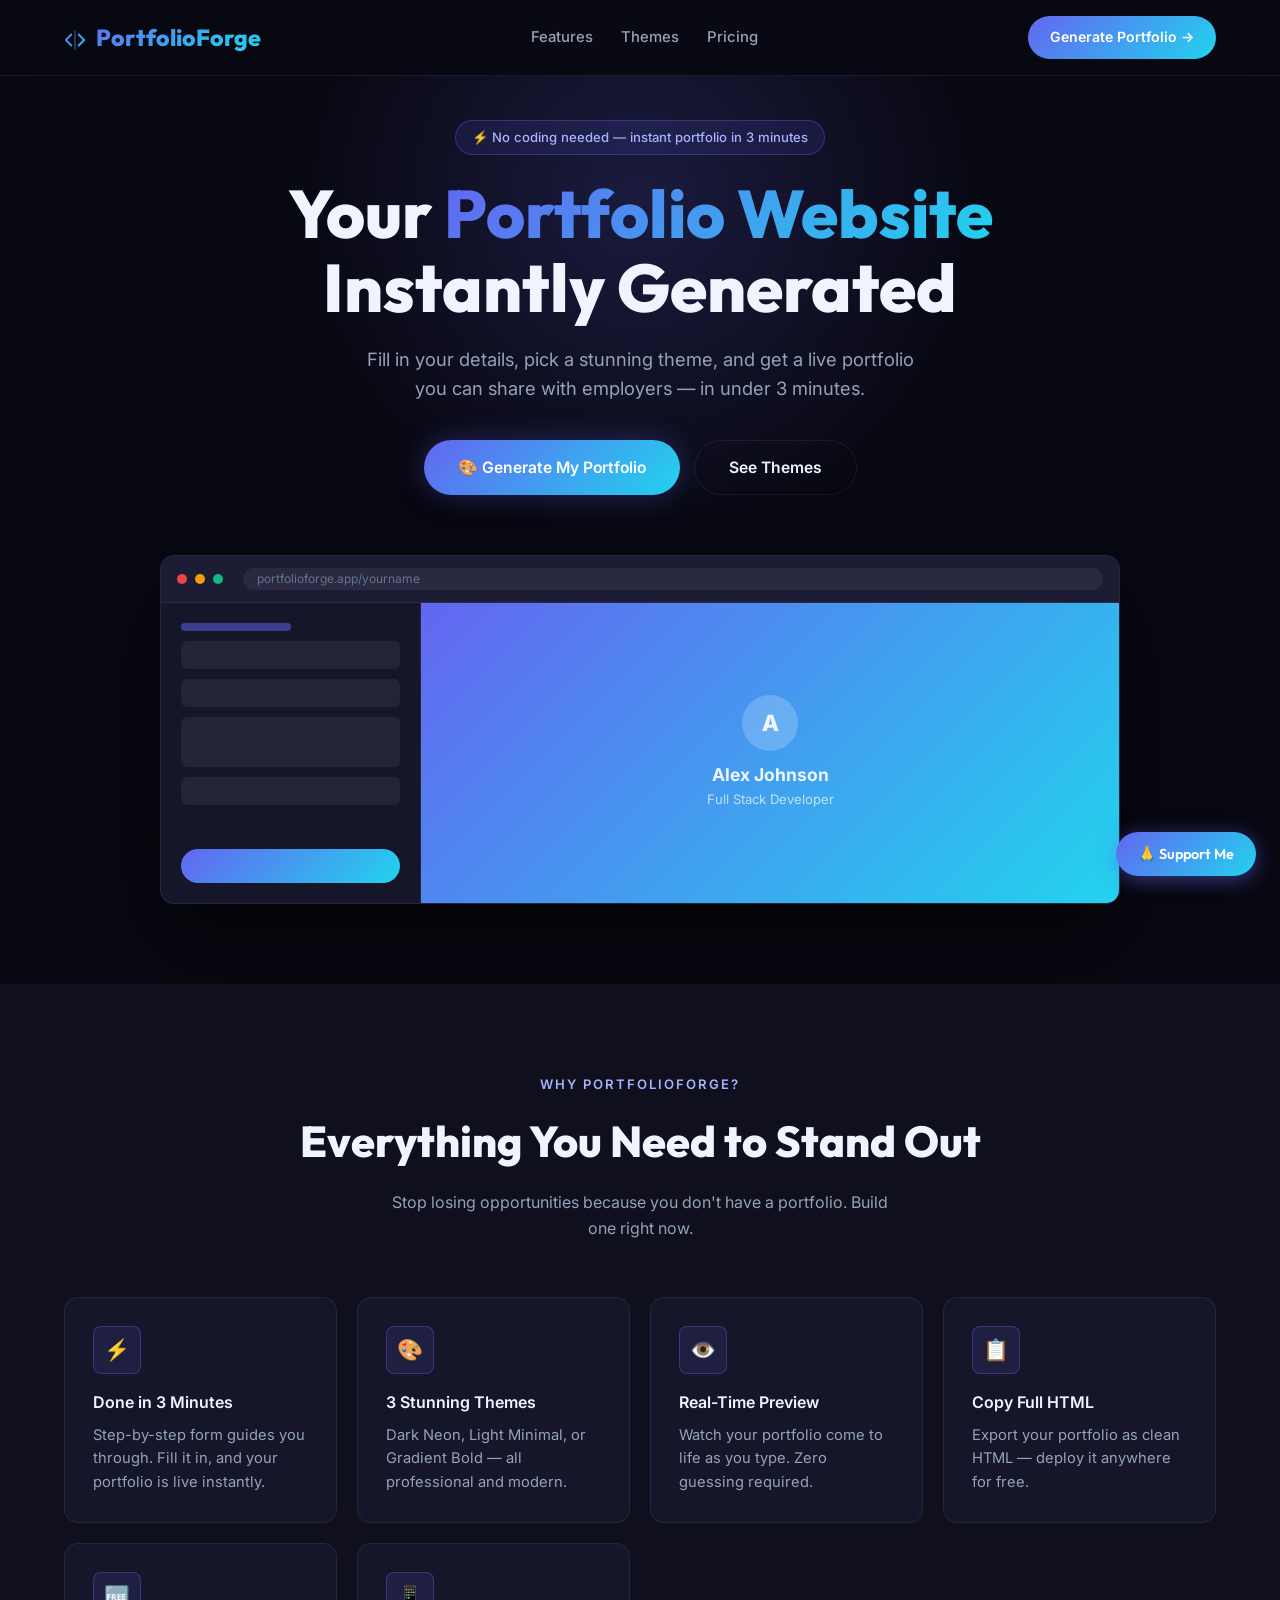
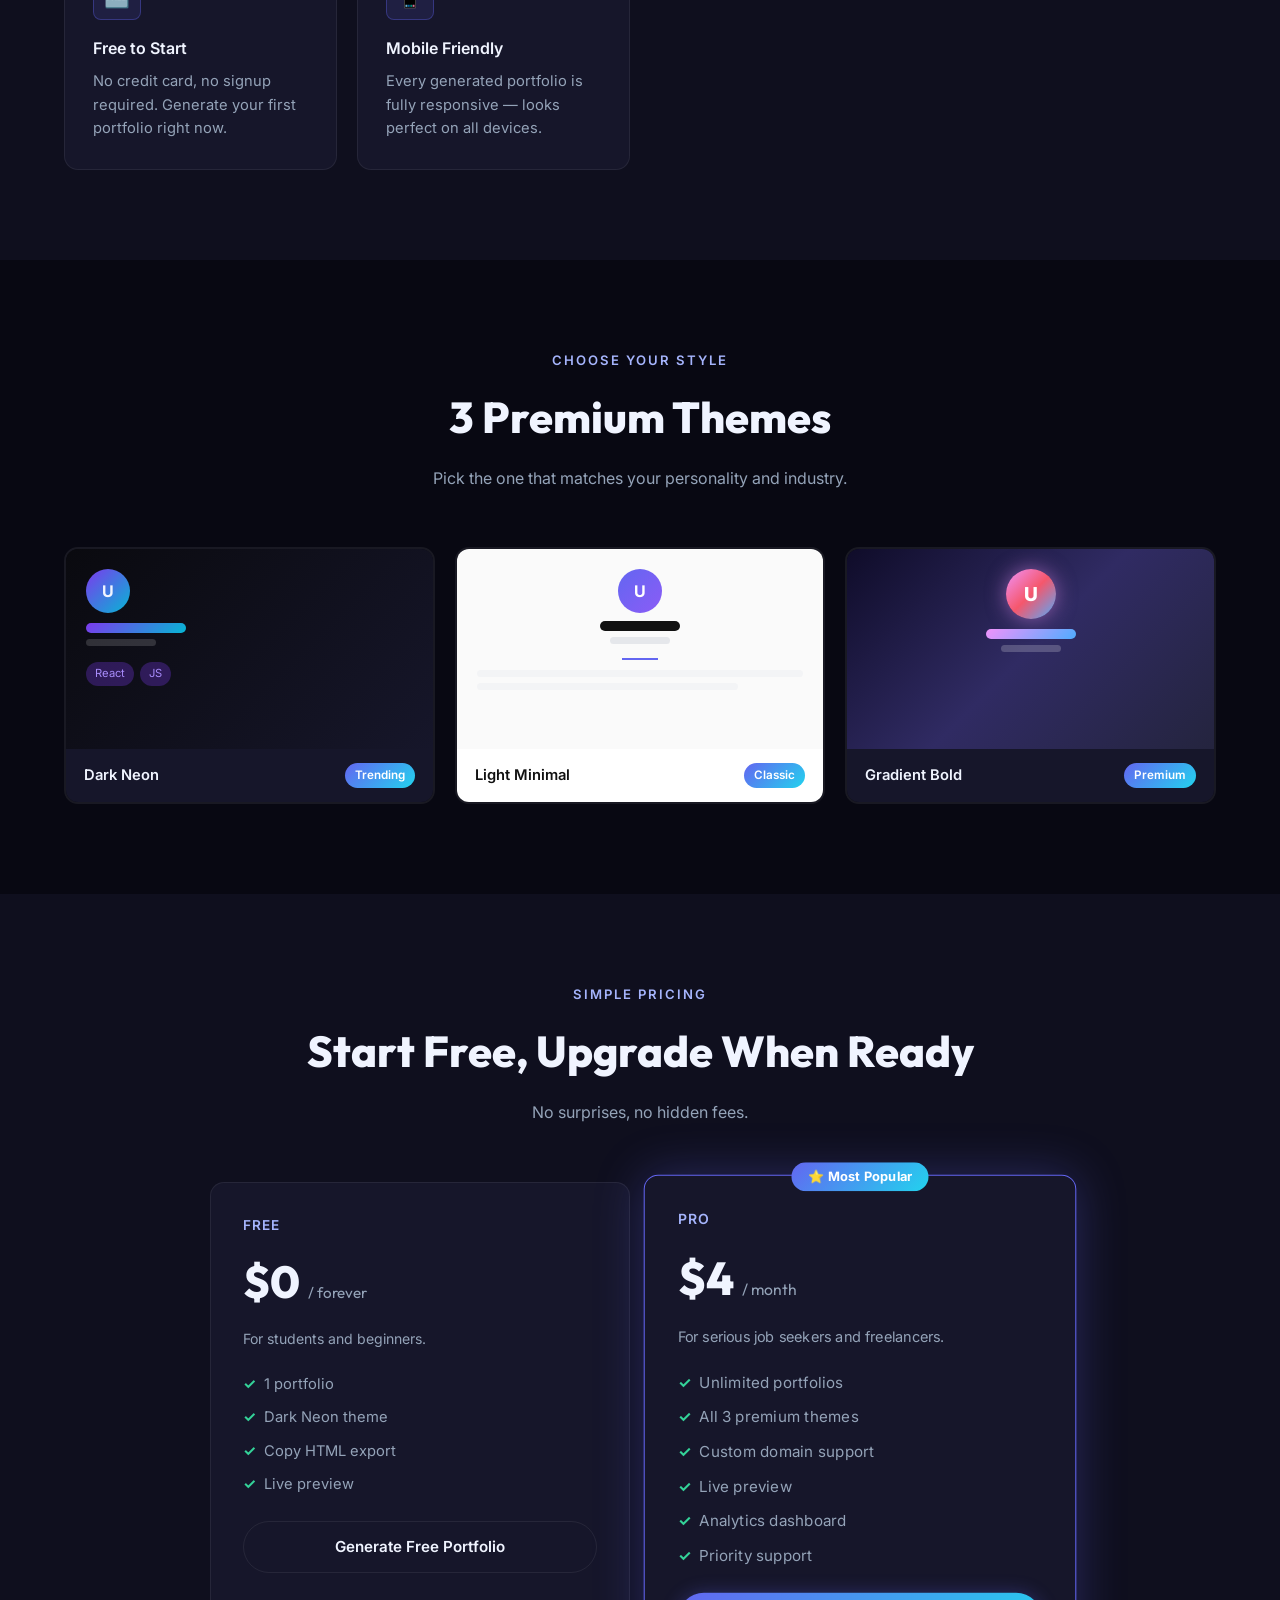
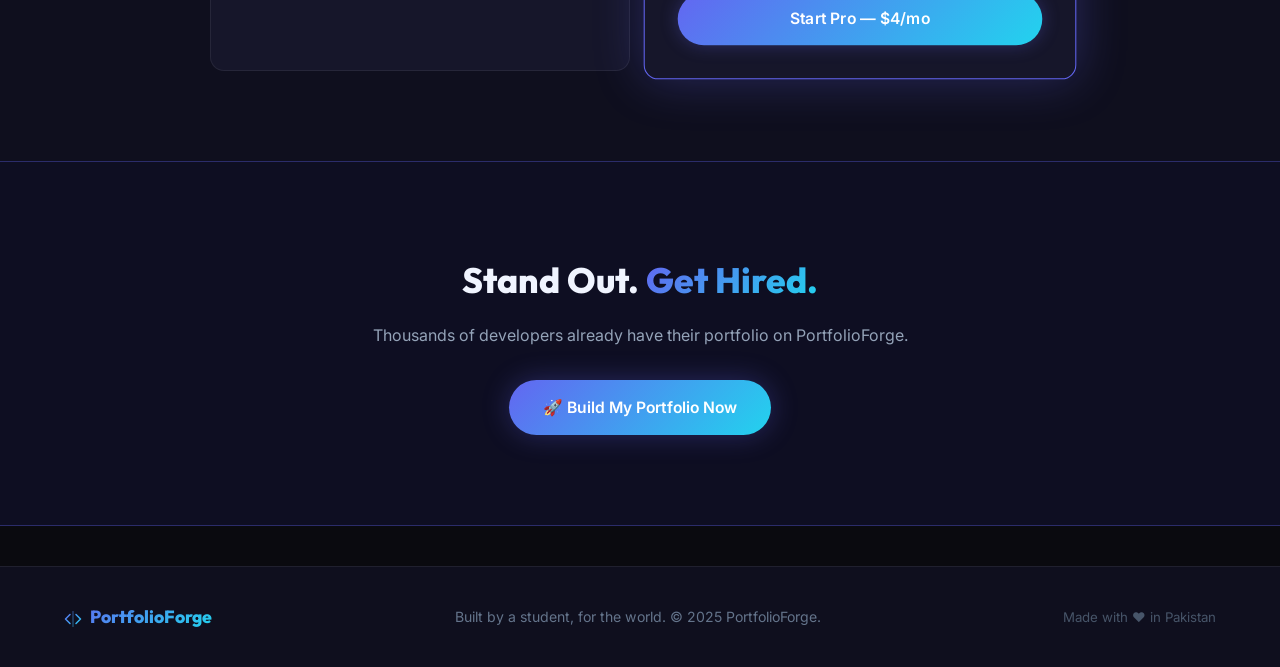
==== index.html @ 905f12dc "Initial commit for Portfolio-Generator" ====
<!DOCTYPE html>
<html lang="en">
<head>
  <meta charset="UTF-8"/>
  <meta name="viewport" content="width=device-width, initial-scale=1.0"/>

  <!-- ═══ PRIMARY SEO ═══════════════════════════════════════════ -->
  <title>Free Portfolio Generator & Website Builder | Create Portfolio Online — PortfolioForge</title>
  <meta name="description" content="Generate a stunning developer portfolio website in under 3 minutes. PortfolioForge lets you fill a form, pick a theme, and get a live portfolio — no coding needed. Free portfolio maker for students and developers."/>
  <meta name="keywords" content="free portfolio generator, portfolio website builder, create portfolio online, developer portfolio, student portfolio website, portfolio maker free, online portfolio creator, portfolio builder no code, free portfolio website, generate portfolio, web developer portfolio, programmer portfolio, coding portfolio maker"/>
  <meta name="author" content="PortfolioForge"/>
  <meta name="robots" content="index, follow, max-snippet:-1, max-image-preview:large, max-video-preview:-1"/>
  <link rel="canonical" href="https://portfolioforge.vercel.app/"/>

  <!-- ═══ OPEN GRAPH ══════════════════════════════════════════ -->
  <meta property="og:type" content="website"/>
  <meta property="og:url" content="https://portfolioforge.vercel.app/"/>
  <meta property="og:title" content="Free Portfolio Generator — Create Your Developer Portfolio in 3 Minutes"/>
  <meta property="og:description" content="No coding needed. Fill a form, pick a stunning theme, and get a live portfolio website you can share with employers instantly."/>
  <meta property="og:site_name" content="PortfolioForge"/>
  <meta property="og:locale" content="en_US"/>

  <!-- ═══ TWITTER CARD ══════════════════════════════════════════ -->
  <meta name="twitter:card" content="summary_large_image"/>
  <meta name="twitter:title" content="Free Portfolio Generator — PortfolioForge"/>
  <meta name="twitter:description" content="Create a stunning developer portfolio in 3 minutes. Free themes, live preview, export HTML. No coding needed!"/>

  <!-- ═══ GOOGLE ADSENSE VERIFICATION ══════════════════════════ -->
  <meta name="google-adsense-account" content="ca-pub-2379961769417548">

  <!-- ═══ SCHEMA.ORG — WEB APPLICATION ══════════════════════════ -->
  <script type="application/ld+json">
  {
    "@context": "https://schema.org",
    "@type": "WebApplication",
    "name": "PortfolioForge - Free Portfolio Generator",
    "url": "https://portfolioforge.vercel.app/",
    "description": "Free online portfolio generator for developers and students. Fill a form, pick a theme, and get a live portfolio website instantly. No coding required.",
    "applicationCategory": "DeveloperApplication",
    "operatingSystem": "Web Browser",
    "offers": {
      "@type": "Offer",
      "price": "0",
      "priceCurrency": "USD",
      "availability": "https://schema.org/InStock"
    },
    "featureList": [
      "3 premium portfolio themes",
      "Real-time live preview",
      "Export full HTML code",
      "No coding required",
      "No sign up needed",
      "Mobile responsive output",
      "Free for all developers"
    ],
    "aggregateRating": {
      "@type": "AggregateRating",
      "ratingValue": "4.9",
      "ratingCount": "85"
    }
  }
  </script>

  <!-- ═══ SCHEMA.ORG — FAQ (Rich snippets in Google) ════════════ -->
  <script type="application/ld+json">
  {
    "@context": "https://schema.org",
    "@type": "FAQPage",
    "mainEntity": [
      {
        "@type": "Question",
        "name": "Is PortfolioForge completely free?",
        "acceptedAnswer": {
          "@type": "Answer",
          "text": "Yes! PortfolioForge is 100% free. No credit card or sign up required. Just fill in your details and generate your portfolio instantly."
        }
      },
      {
        "@type": "Question",
        "name": "Do I need coding skills to use PortfolioForge?",
        "acceptedAnswer": {
          "@type": "Answer",
          "text": "No coding skills needed at all. Simply fill in the form with your name, bio, skills, and projects — PortfolioForge generates the complete HTML portfolio for you."
        }
      },
      {
        "@type": "Question",
        "name": "How do I publish my portfolio online?",
        "acceptedAnswer": {
          "@type": "Answer",
          "text": "After generating your portfolio, click Copy HTML, paste it into a file called index.html, and upload it to GitHub Pages or Netlify for a free live link."
        }
      },
      {
        "@type": "Question",
        "name": "How many portfolio themes are available?",
        "acceptedAnswer": {
          "@type": "Answer",
          "text": "PortfolioForge offers 3 premium themes: Dark Neon, Light Minimal, and Gradient Bold — all professional, modern, and fully mobile responsive."
        }
      }
    ]
  }
  </script>

  <link rel="stylesheet" href="css/style.css"/>
  <!-- Google AdSense -->
  <script async src="https://pagead2.googlesyndication.com/pagead/js/adsbygoogle.js?client=ca-pub-2379961769417548" crossorigin="anonymous"></script>
</head>
<body>

<!-- NAVBAR -->
<nav class="navbar">
  <a href="index.html" class="logo">
    <svg width="22" height="22" viewBox="0 0 24 24" fill="none" xmlns="http://www.w3.org/2000/svg" style="vertical-align:middle;margin-right:6px;">
      <polyline points="16 18 22 12 16 6" stroke="url(#pg1)" stroke-width="2" stroke-linecap="round" stroke-linejoin="round"/>
      <polyline points="8 6 2 12 8 18" stroke="url(#pg1)" stroke-width="2" stroke-linecap="round" stroke-linejoin="round"/>
      <line x1="12" y1="2" x2="12" y2="22" stroke="url(#pg1)" stroke-width="1.5" stroke-linecap="round" opacity="0.5"/>
      <defs>
        <linearGradient id="pg1" x1="0" y1="0" x2="24" y2="24" gradientUnits="userSpaceOnUse">
          <stop stop-color="#6366f1"/>
          <stop offset="1" stop-color="#22d3ee"/>
        </linearGradient>
      </defs>
    </svg>
    PortfolioForge
  </a>
  <ul class="nav-links">
    <li><a href="#features">Features</a></li>
    <li><a href="#themes">Themes</a></li>
    <li><a href="#pricing">Pricing</a></li>
  </ul>
  <a href="generator.html" class="nav-cta">Generate Portfolio →</a>
</nav>

<!-- HERO -->
<section class="hero">
  <div class="anim">
    <div class="badge">⚡ No coding needed — instant portfolio in 3 minutes</div>
    <h1>Your <span>Portfolio Website</span><br/>Instantly Generated</h1>
    <p>Fill in your details, pick a stunning theme, and get a live portfolio you can share with employers — in under 3 minutes.</p>
    <div class="btns">
      <a href="generator.html" class="btn-p" id="hero-cta">🎨 Generate My Portfolio</a>
      <a href="#themes" class="btn-s">See Themes</a>
    </div>
  </div>

  <!-- Mockup -->
  <div class="demo-wrap anim" style="animation-delay:0.2s">
    <div class="mockup">
      <div class="mockup-bar">
        <div class="dot" style="background:#ef4444;"></div>
        <div class="dot" style="background:#f59e0b;"></div>
        <div class="dot" style="background:#10b981;"></div>
        <div style="flex:1;margin-left:12px;background:rgba(255,255,255,0.06);border-radius:50px;height:22px;display:flex;align-items:center;padding:0 14px;">
          <span style="font-size:0.75rem;color:#64748b;">portfolioforge.app/yourname</span>
        </div>
      </div>
      <div class="mockup-inner">
        <div class="mockup-form">
          <div class="mf-bar accent"></div>
          <div class="mf-bar" style="height:28px;border-radius:6px;"></div>
          <div class="mf-bar" style="height:28px;border-radius:6px;"></div>
          <div class="mf-bar" style="height:50px;border-radius:6px;"></div>
          <div class="mf-bar" style="height:28px;border-radius:6px;"></div>
          <div class="mf-bar" style="height:34px;border-radius:50px;background:linear-gradient(135deg,#6366f1,#22d3ee);opacity:1;margin-top:auto;"></div>
        </div>
        <div class="mockup-preview">
          <div style="text-align:center;color:rgba(255,255,255,0.9);">
            <div style="width:56px;height:56px;background:rgba(255,255,255,0.2);border-radius:50%;margin:0 auto 10px;display:flex;align-items:center;justify-content:center;font-size:1.4rem;font-weight:800;">A</div>
            <div style="font-weight:700;font-size:1.1rem;">Alex Johnson</div>
            <div style="opacity:0.75;font-size:0.82rem;">Full Stack Developer</div>
          </div>
        </div>
      </div>
    </div>
  </div>
</section>

<!-- FEATURES -->
<section class="features" id="features">
  <p class="slabel">Why PortfolioForge?</p>
  <h2 class="stitle">Everything You Need to Stand Out</h2>
  <p class="ssub">Stop losing opportunities because you don't have a portfolio. Build one right now.</p>
  <div class="feat-grid">
    <div class="feat-card anim">
      <div class="ficon">⚡</div>
      <h3>Done in 3 Minutes</h3>
      <p>Step-by-step form guides you through. Fill it in, and your portfolio is live instantly.</p>
    </div>
    <div class="feat-card anim" style="animation-delay:0.1s">
      <div class="ficon">🎨</div>
      <h3>3 Stunning Themes</h3>
      <p>Dark Neon, Light Minimal, or Gradient Bold — all professional and modern.</p>
    </div>
    <div class="feat-card anim" style="animation-delay:0.2s">
      <div class="ficon">👁️</div>
      <h3>Real-Time Preview</h3>
      <p>Watch your portfolio come to life as you type. Zero guessing required.</p>
    </div>
    <div class="feat-card anim" style="animation-delay:0.3s">
      <div class="ficon">📋</div>
      <h3>Copy Full HTML</h3>
      <p>Export your portfolio as clean HTML — deploy it anywhere for free.</p>
    </div>
    <div class="feat-card anim" style="animation-delay:0.4s">
      <div class="ficon">🆓</div>
      <h3>Free to Start</h3>
      <p>No credit card, no signup required. Generate your first portfolio right now.</p>
    </div>
    <div class="feat-card anim" style="animation-delay:0.5s">
      <div class="ficon">📱</div>
      <h3>Mobile Friendly</h3>
      <p>Every generated portfolio is fully responsive — looks perfect on all devices.</p>
    </div>
  </div>
</section>

<!-- THEMES -->
<section id="themes">
  <p class="slabel">Choose Your Style</p>
  <h2 class="stitle">3 Premium Themes</h2>
  <p class="ssub">Pick the one that matches your personality and industry.</p>
  <div class="themes-grid">

    <div class="theme-card" onclick="window.location='generator.html?theme=dark'">
      <div class="theme-thumb" style="background:linear-gradient(135deg,#0a0a0f,#16162a);">
        <div style="padding:20px;color:#f0f4ff;">
          <div style="width:44px;height:44px;border-radius:50%;background:linear-gradient(135deg,#7c3aed,#06b6d4);margin-bottom:10px;display:flex;align-items:center;justify-content:center;font-weight:700;font-size:1rem;">U</div>
          <div style="height:10px;background:linear-gradient(135deg,#7c3aed,#06b6d4);border-radius:5px;width:100px;margin-bottom:6px;"></div>
          <div style="height:7px;background:rgba(255,255,255,0.15);border-radius:4px;width:70px;margin-bottom:16px;"></div>
          <div style="display:flex;gap:6px;flex-wrap:wrap;">
            <span style="background:rgba(124,58,237,0.3);color:#a78bfa;padding:3px 9px;border-radius:50px;font-size:0.7rem;">React</span>
            <span style="background:rgba(124,58,237,0.3);color:#a78bfa;padding:3px 9px;border-radius:50px;font-size:0.7rem;">JS</span>
          </div>
        </div>
      </div>
      <div class="theme-label">Dark Neon <span class="tbadge">Trending</span></div>
    </div>

    <div class="theme-card" onclick="window.location='generator.html?theme=light'">
      <div class="theme-thumb" style="background:#fafafa;">
        <div style="padding:20px;color:#111;">
          <div style="width:44px;height:44px;border-radius:50%;background:linear-gradient(135deg,#6366f1,#8b5cf6);margin:0 auto 8px;display:flex;align-items:center;justify-content:center;font-weight:700;color:#fff;font-size:1rem;">U</div>
          <div style="height:10px;background:#111;border-radius:5px;width:80px;margin:0 auto 6px;"></div>
          <div style="height:7px;background:#e5e7eb;border-radius:4px;width:60px;margin:0 auto 14px;"></div>
          <div style="height:2px;background:#6366f1;width:36px;margin:0 auto 10px;"></div>
          <div style="height:7px;background:#f3f4f6;border-radius:4px;width:100%;margin-bottom:6px;"></div>
          <div style="height:7px;background:#f3f4f6;border-radius:4px;width:80%;"></div>
        </div>
      </div>
      <div class="theme-label" style="color:#111;background:#fff;">Light Minimal <span class="tbadge">Classic</span></div>
    </div>

    <div class="theme-card" onclick="window.location='generator.html?theme=gradient'">
      <div class="theme-thumb" style="background:linear-gradient(135deg,#0f0c29,#302b63,#24243e);">
        <div style="padding:20px;text-align:center;color:#fff;">
          <div style="width:50px;height:50px;border-radius:50%;background:linear-gradient(135deg,#f093fb,#f5576c,#4facfe);margin:0 auto 10px;display:flex;align-items:center;justify-content:center;font-weight:800;font-size:1.2rem;box-shadow:0 0 20px rgba(240,147,251,0.5);">U</div>
          <div style="height:10px;background:linear-gradient(135deg,#f093fb,#4facfe);border-radius:5px;width:90px;margin:0 auto 6px;"></div>
          <div style="height:7px;background:rgba(255,255,255,0.2);border-radius:4px;width:60px;margin:0 auto;"></div>
        </div>
      </div>
      <div class="theme-label">Gradient Bold <span class="tbadge">Premium</span></div>
    </div>

  </div>
</section>

<!-- PRICING -->
<section class="pricing" id="pricing">
  <p class="slabel">Simple Pricing</p>
  <h2 class="stitle">Start Free, Upgrade When Ready</h2>
  <p class="ssub">No surprises, no hidden fees.</p>
  <div class="p-grid">

    <div class="p-card">
      <div class="pname">Free</div>
      <div class="pprice">$0 <span>/ forever</span></div>
      <div class="pdesc">For students and beginners.</div>
      <ul class="plist">
        <li>1 portfolio</li>
        <li>Dark Neon theme</li>
        <li>Copy HTML export</li>
        <li>Live preview</li>
      </ul>
      <a href="generator.html" class="pbtn out" id="free-btn">Generate Free Portfolio</a>
    </div>

    <div class="p-card pop">
      <div class="pop-badge">⭐ Most Popular</div>
      <div class="pname">Pro</div>
      <div class="pprice">$4 <span>/ month</span></div>
      <div class="pdesc">For serious job seekers and freelancers.</div>
      <ul class="plist">
        <li>Unlimited portfolios</li>
        <li>All 3 premium themes</li>
        <li>Custom domain support</li>
        <li>Live preview</li>
        <li>Analytics dashboard</li>
        <li>Priority support</li>
      </ul>
      <a href="generator.html" class="pbtn fill" id="pro-btn">Start Pro — $4/mo</a>
    </div>

  </div>
</section>

<!-- CTA -->
<section class="cta-sec">
  <h2>Stand Out. <span style="background:linear-gradient(135deg,#6366f1,#22d3ee);-webkit-background-clip:text;-webkit-text-fill-color:transparent;">Get Hired.</span></h2>
  <p>Thousands of developers already have their portfolio on PortfolioForge.</p>
  <a href="generator.html" class="btn-p" id="bottom-cta">🚀 Build My Portfolio Now</a>
</section>

<!-- GOOGLE AD BANNER -->
<div style="text-align:center;padding:20px 0;background:#0a0a0f;">
  <ins class="adsbygoogle"
    style="display:block"
    data-ad-client="ca-pub-2379961769417548"
    data-ad-slot="XXXXXXXXXX"
    data-ad-format="auto"
    data-full-width-responsive="true"></ins>
  <script>(adsbygoogle = window.adsbygoogle || []).push({});</script>
</div>

<!-- FOOTER -->
<footer>
  <span class="logo">
    <svg width="18" height="18" viewBox="0 0 24 24" fill="none" xmlns="http://www.w3.org/2000/svg" style="vertical-align:middle;margin-right:5px;">
      <polyline points="16 18 22 12 16 6" stroke="url(#pgfooter)" stroke-width="2" stroke-linecap="round" stroke-linejoin="round"/>
      <polyline points="8 6 2 12 8 18" stroke="url(#pgfooter)" stroke-width="2" stroke-linecap="round" stroke-linejoin="round"/>
      <line x1="12" y1="2" x2="12" y2="22" stroke="url(#pgfooter)" stroke-width="1.5" stroke-linecap="round" opacity="0.5"/>
      <defs>
        <linearGradient id="pgfooter" x1="0" y1="0" x2="24" y2="24" gradientUnits="userSpaceOnUse">
          <stop stop-color="#6366f1"/>
          <stop offset="1" stop-color="#22d3ee"/>
        </linearGradient>
      </defs>
    </svg>
    PortfolioForge
  </span>
  <p>Built by a student, for the world. © 2025 PortfolioForge.</p>
  <p style="color:#475569;font-size:0.83rem;">Made with ❤️ in Pakistan</p>
</footer>

<!-- SUPPORT MODAL OVERLAY -->
<div id="support-overlay" onclick="closeSupportModal()" style="display:none;position:fixed;inset:0;background:rgba(0,0,0,0.7);z-index:9998;backdrop-filter:blur(4px);"></div>

<!-- SUPPORT MODAL -->
<div id="support-modal" style="display:none;position:fixed;bottom:90px;right:24px;z-index:9999;background:#0d0d1a;border:1px solid rgba(99,102,241,0.4);border-radius:20px;padding:28px;width:300px;box-shadow:0 20px 60px rgba(0,0,0,0.6);">
  <button onclick="closeSupportModal()" style="position:absolute;top:12px;right:14px;background:none;border:none;color:#64748b;font-size:1.3rem;cursor:pointer;line-height:1;">×</button>
  <div style="text-align:center;margin-bottom:20px;">
    <div style="font-size:2rem;margin-bottom:6px;">🙏</div>
    <h3 style="font-family:'Outfit',sans-serif;font-size:1.1rem;font-weight:700;color:#f8fafc;margin-bottom:4px;">Support My Work</h3>
    <p style="font-size:0.8rem;color:#64748b;">No pressure — any amount means a lot!</p>
  </div>

  <!-- JazzCash -->
  <div style="background:#1a1a2e;border:1px solid rgba(255,255,255,0.08);border-radius:12px;padding:16px;margin-bottom:12px;">
    <div style="display:flex;align-items:center;gap:8px;margin-bottom:10px;">
      <span style="font-size:1.2rem;">📱</span>
      <span style="font-weight:700;color:#f8fafc;font-size:0.95rem;">JazzCash</span>
    </div>
    <div style="display:flex;align-items:center;justify-content:space-between;background:#080814;border-radius:8px;padding:10px 14px;">
      <code style="color:#818cf8;font-size:0.95rem;letter-spacing:1px;">03284124964</code>
      <button onclick="copyText('03284124964','jc-copy')" id="jc-copy" style="background:linear-gradient(135deg,#6366f1,#22d3ee);color:#fff;border:none;padding:5px 12px;border-radius:50px;font-size:0.75rem;font-weight:600;cursor:pointer;">Copy</button>
    </div>
  </div>

  <!-- Binance Pay -->
  <div style="background:#1a1a2e;border:1px solid rgba(255,255,255,0.08);border-radius:12px;padding:16px;">
    <div style="display:flex;align-items:center;gap:8px;margin-bottom:10px;">
      <span style="font-size:1.2rem;">₿</span>
      <span style="font-weight:700;color:#f8fafc;font-size:0.95rem;">Binance Pay</span>
    </div>
    <div style="display:flex;align-items:center;justify-content:space-between;background:#080814;border-radius:8px;padding:10px 14px;">
      <code style="color:#f59e0b;font-size:0.95rem;letter-spacing:1px;">742234870</code>
      <button onclick="copyText('742234870','bn-copy')" id="bn-copy" style="background:linear-gradient(135deg,#f59e0b,#f97316);color:#fff;border:none;padding:5px 12px;border-radius:50px;font-size:0.75rem;font-weight:600;cursor:pointer;">Copy</button>
    </div>
  </div>

  <p style="text-align:center;font-size:0.75rem;color:#475569;margin-top:14px;">Made with ❤️ in Pakistan 🇵🇰</p>
</div>

<!-- FLOATING SUPPORT BUTTON -->
<div style="position:fixed;bottom:24px;right:24px;z-index:9999;">
  <button onclick="toggleSupportModal()" style="display:flex;align-items:center;gap:8px;background:linear-gradient(135deg,#6366f1,#22d3ee);color:#fff;border:none;padding:13px 22px;border-radius:50px;font-family:'Outfit',sans-serif;font-weight:600;font-size:0.9rem;box-shadow:0 4px 20px rgba(99,102,241,0.5);cursor:pointer;transition:transform 0.2s;" onmouseover="this.style.transform='scale(1.05)'" onmouseout="this.style.transform='scale(1)'">
    🙏 Support Me
  </button>
</div>

<script>
function toggleSupportModal(){const m=document.getElementById('support-modal'),o=document.getElementById('support-overlay');const open=m.style.display==='none';m.style.display=open?'block':'none';o.style.display=open?'block':'none';}
function closeSupportModal(){document.getElementById('support-modal').style.display='none';document.getElementById('support-overlay').style.display='none';}
function copyText(txt,btnId){navigator.clipboard.writeText(txt);const b=document.getElementById(btnId);const orig=b.textContent;b.textContent='Copied!';b.style.background='#10b981';setTimeout(()=>{b.textContent=orig;b.style.background='';},2000);}
</script>

</body>
</html>
---- css/style.css ----
@import url('https://fonts.googleapis.com/css2?family=Inter:wght@300;400;500;600;700;800&family=Outfit:wght@400;600;700;800&display=swap');

:root {
  --bg: #080812;
  --bg2: #0f0f1e;
  --card: #16162a;
  --card2: #1c1c35;
  --accent: #6366f1;
  --accent2: #22d3ee;
  --accentg: linear-gradient(135deg,#6366f1,#22d3ee);
  --glow: rgba(99,102,241,0.3);
  --glow2: rgba(34,211,238,0.2);
  --text: #f0f4ff;
  --text2: #94a3b8;
  --muted: #64748b;
  --border: rgba(255,255,255,0.07);
  --border2: rgba(99,102,241,0.35);
  --success: #34d399;
  --r: 14px;
  --rs: 8px;
}

*,*::before,*::after{box-sizing:border-box;margin:0;padding:0;}
html{scroll-behavior:smooth;}
body{font-family:'Inter',sans-serif;background:var(--bg);color:var(--text);line-height:1.6;overflow-x:hidden;}

/* NAVBAR */
.navbar{position:fixed;top:0;left:0;width:100%;z-index:999;padding:16px 5%;display:flex;align-items:center;justify-content:space-between;background:rgba(8,8,18,0.88);backdrop-filter:blur(20px);border-bottom:1px solid var(--border);}
.logo{font-family:'Outfit',sans-serif;font-size:1.45rem;font-weight:800;background:var(--accentg);-webkit-background-clip:text;-webkit-text-fill-color:transparent;text-decoration:none;}
.nav-links{display:flex;gap:28px;list-style:none;}
.nav-links a{color:var(--text2);text-decoration:none;font-size:0.93rem;font-weight:500;transition:color 0.2s;}
.nav-links a:hover{color:var(--text);}
.nav-cta{background:var(--accentg);color:#fff;border:none;padding:10px 22px;border-radius:50px;font-weight:600;font-size:0.88rem;cursor:pointer;text-decoration:none;transition:opacity 0.2s,transform 0.2s;}
.nav-cta:hover{opacity:0.88;transform:translateY(-1px);}

/* HERO */
.hero{min-height:100vh;display:flex;flex-direction:column;align-items:center;justify-content:center;text-align:center;padding:120px 5% 80px;position:relative;overflow:hidden;}
.hero::before{content:'';position:absolute;top:-150px;left:50%;transform:translateX(-50%);width:700px;height:700px;background:radial-gradient(circle,rgba(99,102,241,0.2) 0%,transparent 70%);pointer-events:none;}
.badge{display:inline-flex;align-items:center;gap:8px;background:rgba(99,102,241,0.12);border:1px solid var(--border2);padding:6px 16px;border-radius:50px;font-size:0.82rem;font-weight:500;color:#a5b4fc;margin-bottom:22px;}
.hero h1{font-family:'Outfit',sans-serif;font-size:clamp(2.4rem,6vw,4.2rem);font-weight:800;line-height:1.1;margin-bottom:20px;}
.hero h1 span{background:var(--accentg);-webkit-background-clip:text;-webkit-text-fill-color:transparent;}
.hero p{font-size:clamp(1rem,2vw,1.15rem);color:var(--text2);max-width:560px;margin:0 auto 36px;}
.btns{display:flex;gap:14px;flex-wrap:wrap;justify-content:center;}
.btn-p{background:var(--accentg);color:#fff;padding:15px 34px;border-radius:50px;font-size:0.98rem;font-weight:600;text-decoration:none;transition:transform 0.2s,box-shadow 0.2s;box-shadow:0 0 28px var(--glow);border:none;cursor:pointer;display:inline-block;}
.btn-p:hover{transform:translateY(-3px);box-shadow:0 0 48px var(--glow);}
.btn-s{background:transparent;color:var(--text);padding:14px 34px;border-radius:50px;font-size:0.98rem;font-weight:600;text-decoration:none;border:1px solid var(--border);transition:border-color 0.2s,background 0.2s;display:inline-block;}
.btn-s:hover{border-color:var(--accent);background:rgba(99,102,241,0.1);}

/* DEMO MOCKUP */
.demo-wrap{margin-top:60px;width:100%;max-width:960px;position:relative;}
.mockup{background:var(--card);border:1px solid var(--border);border-radius:var(--r);overflow:hidden;box-shadow:0 40px 90px rgba(0,0,0,0.6);}
.mockup-bar{background:var(--card2);padding:12px 16px;border-bottom:1px solid var(--border);display:flex;align-items:center;gap:8px;}
.dot{width:10px;height:10px;border-radius:50%;}
.mockup-inner{display:flex;height:300px;}
.mockup-form{width:260px;border-right:1px solid var(--border);padding:20px;display:flex;flex-direction:column;gap:10px;}
.mf-bar{height:8px;border-radius:4px;background:rgba(255,255,255,0.06);}
.mf-bar.accent{background:rgba(99,102,241,0.5);width:50%;}
.mockup-preview{flex:1;background:linear-gradient(135deg,#6366f1,#22d3ee);display:flex;align-items:center;justify-content:center;}

/* SECTION COMMONS */
section{padding:90px 5%;}
.slabel{text-align:center;color:#a5b4fc;font-size:0.82rem;font-weight:600;text-transform:uppercase;letter-spacing:2px;margin-bottom:12px;}
.stitle{font-family:'Outfit',sans-serif;text-align:center;font-size:clamp(1.7rem,4vw,2.7rem);font-weight:800;margin-bottom:14px;}
.ssub{text-align:center;color:var(--text2);max-width:520px;margin:0 auto 56px;font-size:1rem;}

/* FEATURES */
.features{background:var(--bg2);}
.feat-grid{display:grid;grid-template-columns:repeat(auto-fit,minmax(260px,1fr));gap:20px;}
.feat-card{background:var(--card);border:1px solid var(--border);border-radius:var(--r);padding:28px;transition:transform 0.3s,border-color 0.3s,box-shadow 0.3s;}
.feat-card:hover{transform:translateY(-6px);border-color:var(--border2);box-shadow:0 20px 50px rgba(99,102,241,0.12);}
.ficon{width:48px;height:48px;border-radius:var(--rs);background:rgba(99,102,241,0.12);border:1px solid var(--border2);display:flex;align-items:center;justify-content:center;font-size:1.3rem;margin-bottom:16px;}
.feat-card h3{font-size:1rem;font-weight:600;margin-bottom:8px;}
.feat-card p{color:var(--text2);font-size:0.92rem;}

/* THEMES SHOWCASE */
.themes-grid{display:grid;grid-template-columns:repeat(auto-fit,minmax(260px,1fr));gap:20px;}
.theme-card{border-radius:var(--r);overflow:hidden;border:2px solid var(--border);transition:transform 0.3s,border-color 0.3s;cursor:pointer;}
.theme-card:hover{transform:translateY(-6px);border-color:var(--accent);}
.theme-thumb{height:200px;position:relative;}
.theme-label{padding:14px 18px;background:var(--card);font-weight:600;font-size:0.92rem;display:flex;justify-content:space-between;align-items:center;}
.tbadge{font-size:0.73rem;padding:3px 10px;border-radius:50px;background:var(--accentg);color:#fff;}

/* PRICING */
.pricing{background:var(--bg2);}
.p-grid{display:grid;grid-template-columns:repeat(auto-fit,minmax(260px,1fr));gap:20px;max-width:860px;margin:0 auto;}
.p-card{background:var(--card);border:1px solid var(--border);border-radius:var(--r);padding:32px;position:relative;transition:transform 0.3s;}
.p-card.pop{border-color:var(--accent);transform:scale(1.03);box-shadow:0 0 48px var(--glow);}
.pop-badge{position:absolute;top:-13px;left:50%;transform:translateX(-50%);background:var(--accentg);color:#fff;padding:4px 16px;border-radius:50px;font-size:0.78rem;font-weight:700;}
.p-card:hover{transform:translateY(-4px);}
.p-card.pop:hover{transform:scale(1.03) translateY(-4px);}
.pname{font-size:0.85rem;color:#a5b4fc;font-weight:600;text-transform:uppercase;letter-spacing:1px;margin-bottom:10px;}
.pprice{font-family:'Outfit',sans-serif;font-size:2.8rem;font-weight:800;}
.pprice span{font-size:0.95rem;color:var(--text2);font-weight:400;}
.pdesc{color:var(--text2);font-size:0.88rem;margin:10px 0 22px;}
.plist{list-style:none;display:flex;flex-direction:column;gap:10px;margin-bottom:24px;}
.plist li{display:flex;align-items:center;gap:8px;font-size:0.92rem;color:var(--text2);}
.plist li::before{content:'✓';color:var(--success);font-weight:700;flex-shrink:0;}
.pbtn{width:100%;padding:13px;border-radius:50px;font-size:0.95rem;font-weight:600;cursor:pointer;transition:opacity 0.2s,transform 0.2s;text-align:center;text-decoration:none;display:block;border:none;}
.pbtn.fill{background:var(--accentg);color:#fff;box-shadow:0 0 18px var(--glow);}
.pbtn.out{background:transparent;color:var(--text);border:1px solid var(--border);}
.pbtn:hover{opacity:0.88;transform:translateY(-1px);}

/* CTA */
.cta-sec{text-align:center;background:rgba(99,102,241,0.07);border-top:1px solid var(--border2);border-bottom:1px solid var(--border2);}
.cta-sec h2{font-family:'Outfit',sans-serif;font-size:2.2rem;font-weight:800;margin-bottom:14px;}
.cta-sec p{color:var(--text2);font-size:1rem;margin-bottom:32px;}

/* FOOTER */
footer{background:var(--bg2);border-top:1px solid var(--border);padding:36px 5%;display:flex;align-items:center;justify-content:space-between;flex-wrap:wrap;gap:14px;}
footer .logo{font-family:'Outfit',sans-serif;font-size:1.1rem;font-weight:800;}
footer p{color:var(--muted);font-size:0.88rem;}

/* ── GENERATOR PAGE ── */
.gen-page{display:flex;height:100vh;padding-top:65px;}

/* Form Panel */
.fpanel{width:400px;min-width:320px;background:var(--bg2);border-right:1px solid var(--border);display:flex;flex-direction:column;overflow:hidden;}
.fpanel-head{padding:18px 22px;border-bottom:1px solid var(--border);}
.fpanel-head h2{font-size:1.05rem;font-weight:700;}
.fpanel-head p{color:var(--muted);font-size:0.82rem;margin-top:3px;}
.steps-bar{display:flex;padding:14px 22px;gap:5px;border-bottom:1px solid var(--border);}
.sdot{flex:1;height:4px;border-radius:4px;background:var(--border);transition:background 0.3s;}
.sdot.active{background:var(--accent);}
.sdot.done{background:var(--success);}
.fcontent{flex:1;overflow-y:auto;padding:22px;}
.fcontent::-webkit-scrollbar{width:4px;}
.fcontent::-webkit-scrollbar-thumb{background:var(--border);border-radius:4px;}
.steptitle{font-size:0.98rem;font-weight:700;margin-bottom:3px;}
.stepsub{color:var(--muted);font-size:0.82rem;margin-bottom:20px;}
.fg{margin-bottom:16px;}
.fg label{display:block;font-size:0.82rem;font-weight:500;color:var(--text2);margin-bottom:5px;}
.fg input,.fg textarea,.fg select{width:100%;background:var(--card);border:1px solid var(--border);border-radius:var(--rs);color:var(--text);font-family:'Inter',sans-serif;font-size:0.88rem;padding:9px 13px;transition:border-color 0.2s,box-shadow 0.2s;outline:none;}
.fg input:focus,.fg textarea:focus,.fg select:focus{border-color:var(--accent);box-shadow:0 0 0 3px var(--glow);}
.fg textarea{resize:vertical;min-height:80px;}
.frow{display:grid;grid-template-columns:1fr 1fr;gap:10px;}
.rep-item{background:var(--card);border:1px solid var(--border);border-radius:var(--rs);padding:14px;margin-bottom:10px;position:relative;}
.rep-item .rm{position:absolute;top:8px;right:8px;background:rgba(239,68,68,0.14);border:none;color:#f87171;width:24px;height:24px;border-radius:50%;cursor:pointer;font-size:0.95rem;display:flex;align-items:center;justify-content:center;transition:background 0.2s;}
.rep-item .rm:hover{background:rgba(239,68,68,0.28);}
.add-btn{width:100%;padding:9px;border-radius:var(--rs);border:1px dashed var(--border);background:transparent;color:#a5b4fc;font-size:0.88rem;font-weight:500;cursor:pointer;transition:border-color 0.2s,background 0.2s;display:flex;align-items:center;justify-content:center;gap:5px;}
.add-btn:hover{border-color:var(--accent);background:rgba(99,102,241,0.08);}
.tags-wrap{display:flex;flex-wrap:wrap;gap:7px;margin-bottom:8px;}
.tag{background:rgba(99,102,241,0.14);border:1px solid var(--border2);color:#a5b4fc;padding:4px 11px;border-radius:50px;font-size:0.77rem;font-weight:500;display:flex;align-items:center;gap:5px;}
.tag button{background:none;border:none;color:inherit;cursor:pointer;font-size:0.9rem;line-height:1;}
.tag-inp-row{display:flex;gap:7px;}
.tag-inp-row input{flex:1;}
.tag-inp-row button{background:var(--accent);color:#fff;border:none;padding:9px 14px;border-radius:var(--rs);cursor:pointer;font-weight:600;font-size:0.88rem;transition:opacity 0.2s;}
.tag-inp-row button:hover{opacity:0.85;}
.ffooter{padding:14px 22px;border-top:1px solid var(--border);display:flex;gap:8px;}
.ffooter button{flex:1;padding:11px;border-radius:var(--rs);font-size:0.92rem;font-weight:600;cursor:pointer;transition:opacity 0.2s;}
.fnext{background:var(--accentg);color:#fff;border:none;}
.fback{background:var(--card);color:var(--text2);border:1px solid var(--border);}
.fnext:hover,.fback:hover{opacity:0.85;}

/* Preview Panel */
.ppanel{flex:1;display:flex;flex-direction:column;background:#1e1e2a;overflow:hidden;}
.ptoolbar{background:var(--card);border-bottom:1px solid var(--border);padding:11px 18px;display:flex;align-items:center;justify-content:space-between;flex-shrink:0;}
.ptoolbar h3{font-size:0.92rem;font-weight:600;}
.toolbar-r{display:flex;gap:8px;align-items:center;}
.tswitcher{display:flex;gap:5px;}
.tbtn{padding:5px 12px;border-radius:50px;font-size:0.77rem;font-weight:500;cursor:pointer;border:1px solid var(--border);background:transparent;color:var(--text2);transition:all 0.2s;}
.tbtn.active{background:var(--accentg);color:#fff;border-color:transparent;}
.copy-btn{background:var(--accentg);color:#fff;border:none;padding:7px 18px;border-radius:50px;font-size:0.82rem;font-weight:600;cursor:pointer;display:flex;align-items:center;gap:5px;transition:opacity 0.2s,transform 0.2s;box-shadow:0 0 18px var(--glow);}
.copy-btn:hover{opacity:0.88;transform:translateY(-1px);}
.pframe{flex:1;overflow:hidden;}
#portfolio-preview{width:100%;height:100%;border:none;}

@keyframes fadeUp{from{opacity:0;transform:translateY(24px);}to{opacity:1;transform:translateY(0);}}
.anim{animation:fadeUp 0.5s ease both;}

@media(max-width:860px){
  .nav-links{display:none;}
  .gen-page{flex-direction:column;}
  .fpanel{width:100%;min-width:unset;height:55vh;border-right:none;border-bottom:1px solid var(--border);}
  .ppanel{height:45vh;}
}
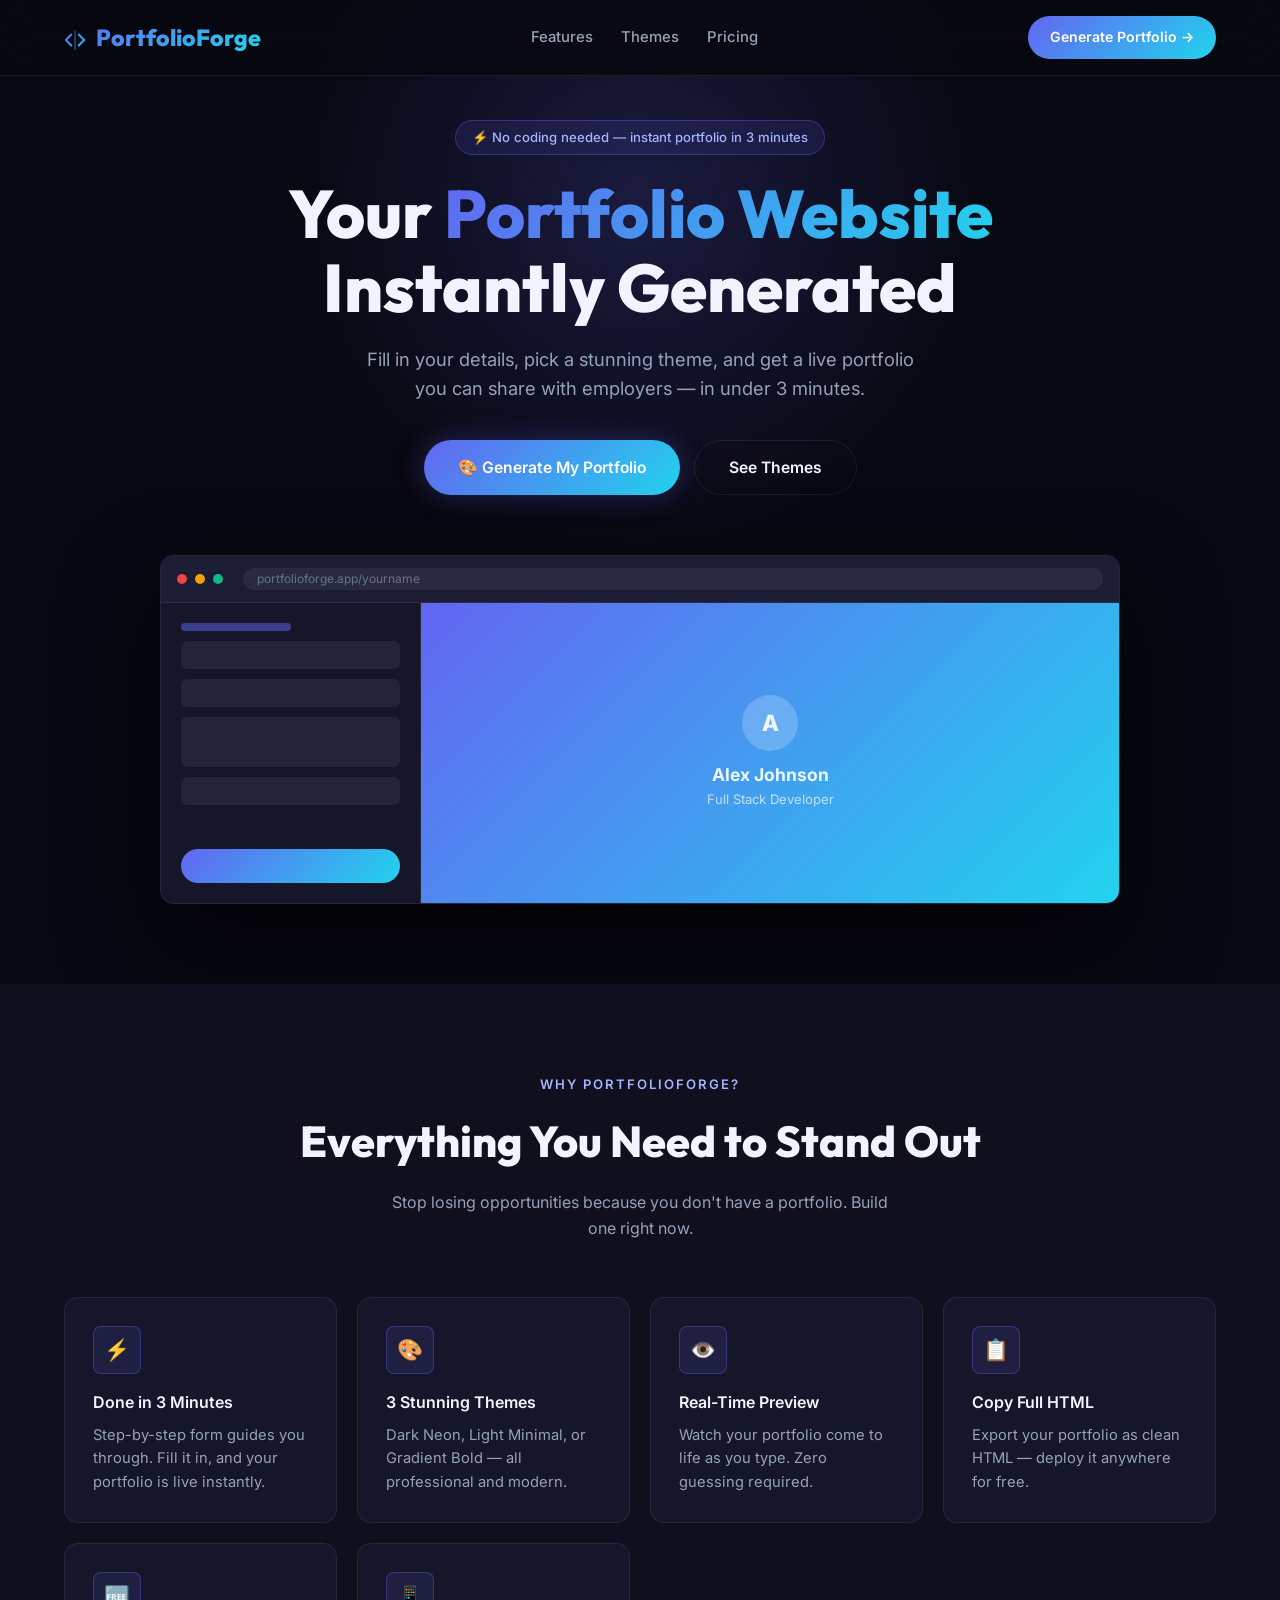
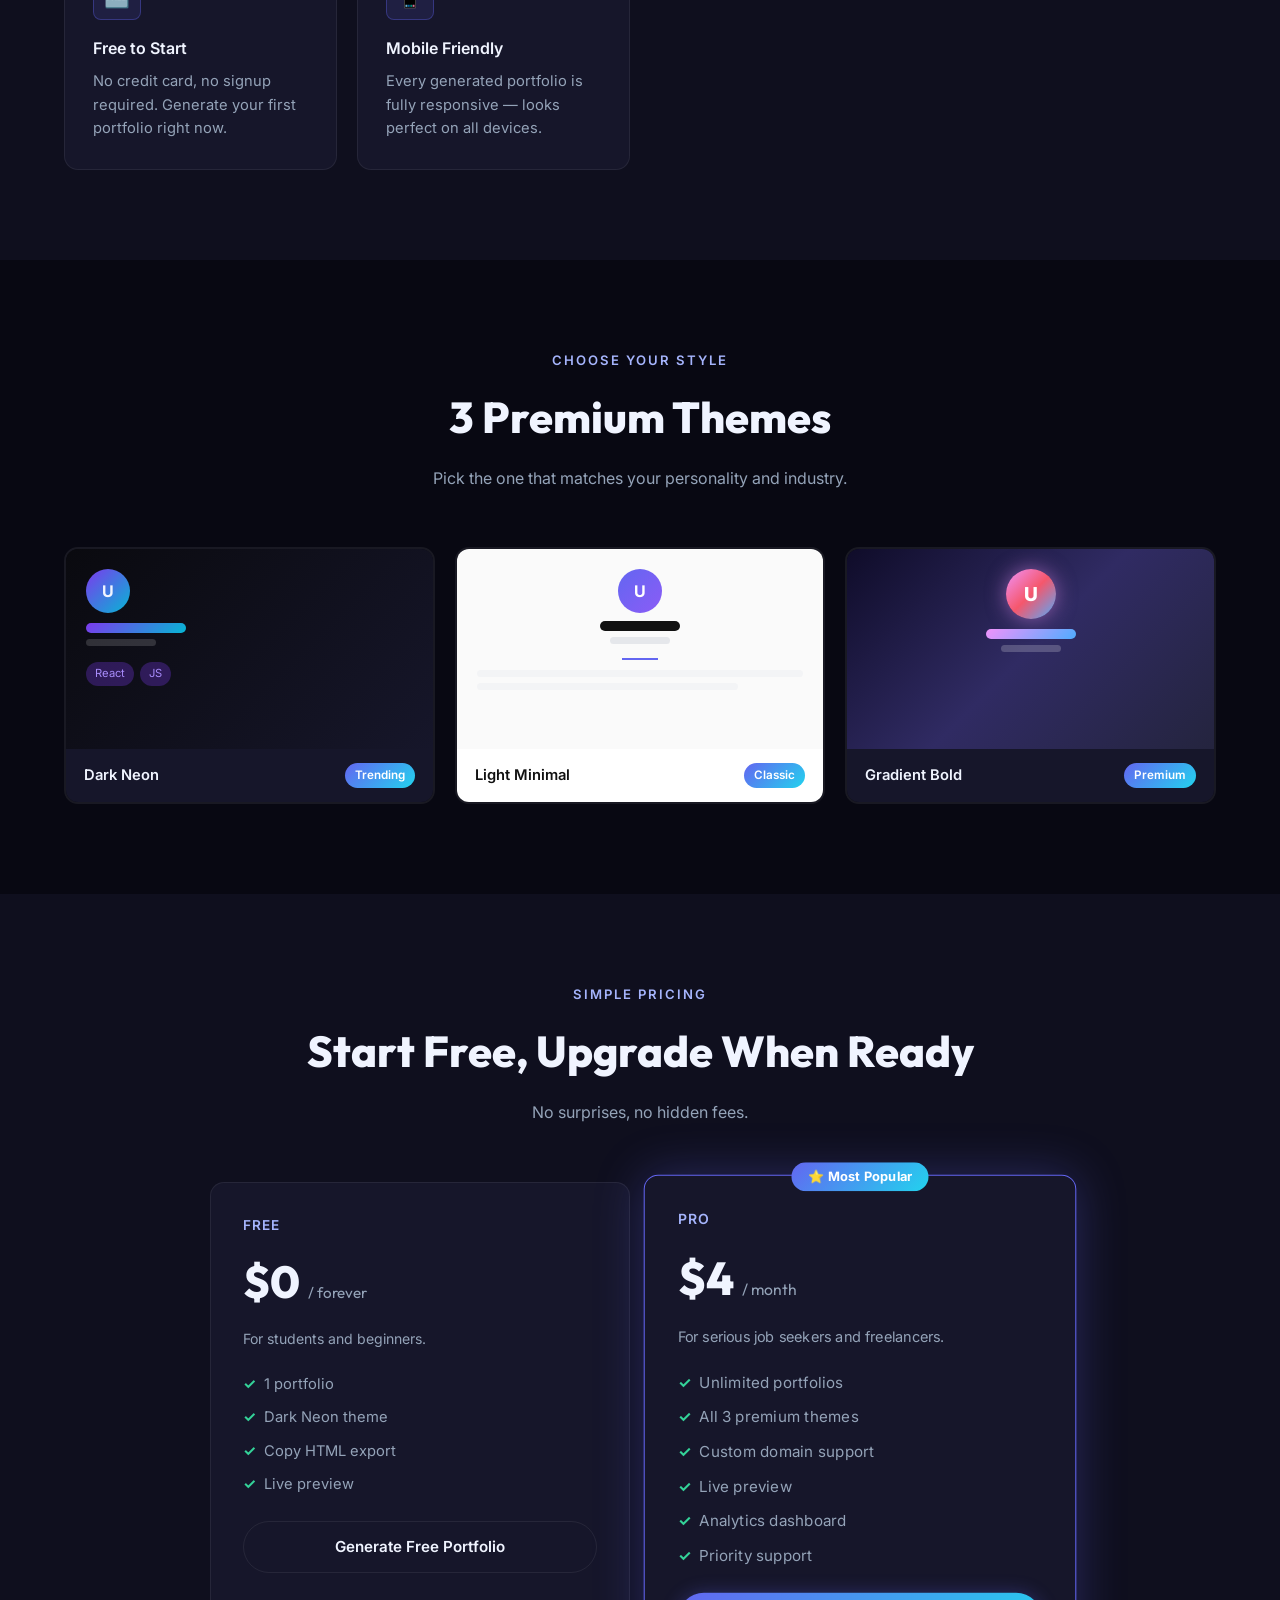
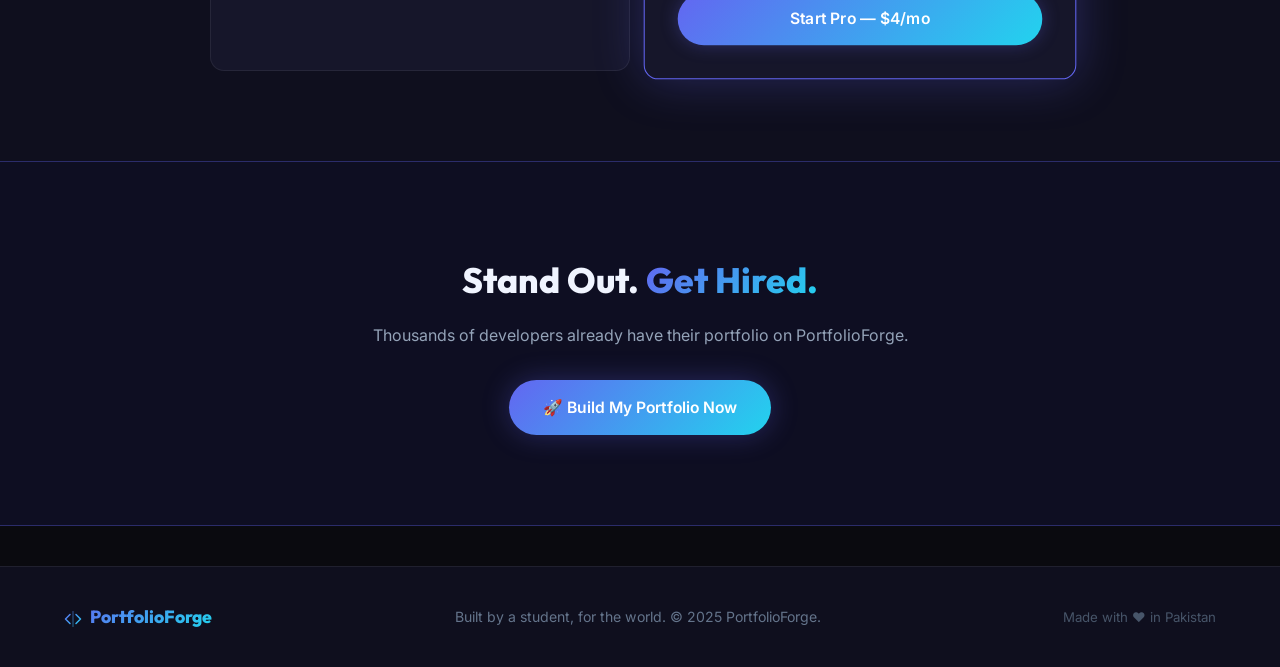
==== commit 7124c5ae: "made some changes" ====
--- a/index.html
+++ b/index.html
@@ -1,400 +1,694 @@
-<!DOCTYPE html>
+<!doctype html>
 <html lang="en">
-<head>
-  <meta charset="UTF-8"/>
-  <meta name="viewport" content="width=device-width, initial-scale=1.0"/>
-
-  <!-- ═══ PRIMARY SEO ═══════════════════════════════════════════ -->
-  <title>Free Portfolio Generator & Website Builder | Create Portfolio Online — PortfolioForge</title>
-  <meta name="description" content="Generate a stunning developer portfolio website in under 3 minutes. PortfolioForge lets you fill a form, pick a theme, and get a live portfolio — no coding needed. Free portfolio maker for students and developers."/>
-  <meta name="keywords" content="free portfolio generator, portfolio website builder, create portfolio online, developer portfolio, student portfolio website, portfolio maker free, online portfolio creator, portfolio builder no code, free portfolio website, generate portfolio, web developer portfolio, programmer portfolio, coding portfolio maker"/>
-  <meta name="author" content="PortfolioForge"/>
-  <meta name="robots" content="index, follow, max-snippet:-1, max-image-preview:large, max-video-preview:-1"/>
-  <link rel="canonical" href="https://portfolioforge.vercel.app/"/>
-
-  <!-- ═══ OPEN GRAPH ══════════════════════════════════════════ -->
-  <meta property="og:type" content="website"/>
-  <meta property="og:url" content="https://portfolioforge.vercel.app/"/>
-  <meta property="og:title" content="Free Portfolio Generator — Create Your Developer Portfolio in 3 Minutes"/>
-  <meta property="og:description" content="No coding needed. Fill a form, pick a stunning theme, and get a live portfolio website you can share with employers instantly."/>
-  <meta property="og:site_name" content="PortfolioForge"/>
-  <meta property="og:locale" content="en_US"/>
-
-  <!-- ═══ TWITTER CARD ══════════════════════════════════════════ -->
-  <meta name="twitter:card" content="summary_large_image"/>
-  <meta name="twitter:title" content="Free Portfolio Generator — PortfolioForge"/>
-  <meta name="twitter:description" content="Create a stunning developer portfolio in 3 minutes. Free themes, live preview, export HTML. No coding needed!"/>
-
-  <!-- ═══ GOOGLE ADSENSE VERIFICATION ══════════════════════════ -->
-  <meta name="google-adsense-account" content="ca-pub-2379961769417548">
-
-  <!-- ═══ SCHEMA.ORG — WEB APPLICATION ══════════════════════════ -->
-  <script type="application/ld+json">
-  {
-    "@context": "https://schema.org",
-    "@type": "WebApplication",
-    "name": "PortfolioForge - Free Portfolio Generator",
-    "url": "https://portfolioforge.vercel.app/",
-    "description": "Free online portfolio generator for developers and students. Fill a form, pick a theme, and get a live portfolio website instantly. No coding required.",
-    "applicationCategory": "DeveloperApplication",
-    "operatingSystem": "Web Browser",
-    "offers": {
-      "@type": "Offer",
-      "price": "0",
-      "priceCurrency": "USD",
-      "availability": "https://schema.org/InStock"
-    },
-    "featureList": [
-      "3 premium portfolio themes",
-      "Real-time live preview",
-      "Export full HTML code",
-      "No coding required",
-      "No sign up needed",
-      "Mobile responsive output",
-      "Free for all developers"
-    ],
-    "aggregateRating": {
-      "@type": "AggregateRating",
-      "ratingValue": "4.9",
-      "ratingCount": "85"
-    }
-  }
-  </script>
-
-  <!-- ═══ SCHEMA.ORG — FAQ (Rich snippets in Google) ════════════ -->
-  <script type="application/ld+json">
-  {
-    "@context": "https://schema.org",
-    "@type": "FAQPage",
-    "mainEntity": [
+  <head>
+    <meta charset="UTF-8" />
+    <meta name="viewport" content="width=device-width, initial-scale=1.0" />
+
+    <title>
+      Free Portfolio Generator &amp; Website Builder | Create Portfolio Online —
+      PortfolioForge
+    </title>
+    <meta
+      name="description"
+      content="Generate a stunning developer portfolio website in under 3 minutes. PortfolioForge lets you fill a form, pick a theme, and get a live portfolio — no coding needed. Free portfolio maker for students and developers."
+    />
+    <meta
+      name="keywords"
+      content="free portfolio generator, portfolio website builder, create portfolio online, developer portfolio, student portfolio website, portfolio maker free, online portfolio creator, portfolio builder no code, free portfolio website, generate portfolio, web developer portfolio, programmer portfolio, coding portfolio maker"
+    />
+    <meta name="author" content="PortfolioForge" />
+    <meta
+      name="robots"
+      content="index, follow, max-snippet:-1, max-image-preview:large, max-video-preview:-1"
+    />
+    <link rel="canonical" href="https://portfolioforge.vercel.app/" />
+
+    <meta property="og:type" content="website" />
+    <meta property="og:url" content="https://portfolioforge.vercel.app/" />
+    <meta
+      property="og:title"
+      content="Free Portfolio Generator — Create Your Developer Portfolio in 3 Minutes"
+    />
+    <meta
+      property="og:description"
+      content="No coding needed. Fill a form, pick a stunning theme, and get a live portfolio website you can share with employers instantly."
+    />
+    <meta property="og:site_name" content="PortfolioForge" />
+    <meta property="og:locale" content="en_US" />
+
+    <meta name="twitter:card" content="summary_large_image" />
+    <meta
+      name="twitter:title"
+      content="Free Portfolio Generator — PortfolioForge"
+    />
+    <meta
+      name="twitter:description"
+      content="Create a stunning developer portfolio in 3 minutes. Free themes, live preview, export HTML. No coding needed!"
+    />
+
+    <meta
+      name="google-site-verification"
+      content="Ks7PEdoXqP8h8QSO_KObrMlbkE3hrzjneMpT3DzpnKs"
+    />
+    <meta name="google-adsense-account" content="ca-pub-2379961769417548" />
+
+    <script type="application/ld+json">
       {
-        "@type": "Question",
-        "name": "Is PortfolioForge completely free?",
-        "acceptedAnswer": {
-          "@type": "Answer",
-          "text": "Yes! PortfolioForge is 100% free. No credit card or sign up required. Just fill in your details and generate your portfolio instantly."
-        }
-      },
-      {
-        "@type": "Question",
-        "name": "Do I need coding skills to use PortfolioForge?",
-        "acceptedAnswer": {
-          "@type": "Answer",
-          "text": "No coding skills needed at all. Simply fill in the form with your name, bio, skills, and projects — PortfolioForge generates the complete HTML portfolio for you."
-        }
-      },
-      {
-        "@type": "Question",
-        "name": "How do I publish my portfolio online?",
-        "acceptedAnswer": {
-          "@type": "Answer",
-          "text": "After generating your portfolio, click Copy HTML, paste it into a file called index.html, and upload it to GitHub Pages or Netlify for a free live link."
-        }
-      },
-      {
-        "@type": "Question",
-        "name": "How many portfolio themes are available?",
-        "acceptedAnswer": {
-          "@type": "Answer",
-          "text": "PortfolioForge offers 3 premium themes: Dark Neon, Light Minimal, and Gradient Bold — all professional, modern, and fully mobile responsive."
+        "@context": "https://schema.org",
+        "@type": "WebApplication",
+        "name": "PortfolioForge - Free Portfolio Generator",
+        "url": "https://portfolioforge.vercel.app/",
+        "description": "Free online portfolio generator for developers and students. Fill a form, pick a theme, and get a live portfolio website instantly. No coding required.",
+        "applicationCategory": "DeveloperApplication",
+        "operatingSystem": "Web Browser",
+        "offers": {
+          "@type": "Offer",
+          "price": "0",
+          "priceCurrency": "USD",
+          "availability": "https://schema.org/InStock"
+        },
+        "featureList": [
+          "3 premium portfolio themes",
+          "Real-time live preview",
+          "Export full HTML code",
+          "No coding required",
+          "No sign up needed",
+          "Mobile responsive output",
+          "Free for all developers"
+        ],
+        "aggregateRating": {
+          "@type": "AggregateRating",
+          "ratingValue": "4.9",
+          "ratingCount": "85"
         }
       }
-    ]
-  }
-  </script>
-
-  <link rel="stylesheet" href="css/style.css"/>
-  <!-- Google AdSense -->
-  <script async src="https://pagead2.googlesyndication.com/pagead/js/adsbygoogle.js?client=ca-pub-2379961769417548" crossorigin="anonymous"></script>
-</head>
-<body>
-
-<!-- NAVBAR -->
-<nav class="navbar">
-  <a href="index.html" class="logo">
-    <svg width="22" height="22" viewBox="0 0 24 24" fill="none" xmlns="http://www.w3.org/2000/svg" style="vertical-align:middle;margin-right:6px;">
-      <polyline points="16 18 22 12 16 6" stroke="url(#pg1)" stroke-width="2" stroke-linecap="round" stroke-linejoin="round"/>
-      <polyline points="8 6 2 12 8 18" stroke="url(#pg1)" stroke-width="2" stroke-linecap="round" stroke-linejoin="round"/>
-      <line x1="12" y1="2" x2="12" y2="22" stroke="url(#pg1)" stroke-width="1.5" stroke-linecap="round" opacity="0.5"/>
-      <defs>
-        <linearGradient id="pg1" x1="0" y1="0" x2="24" y2="24" gradientUnits="userSpaceOnUse">
-          <stop stop-color="#6366f1"/>
-          <stop offset="1" stop-color="#22d3ee"/>
-        </linearGradient>
-      </defs>
-    </svg>
-    PortfolioForge
-  </a>
-  <ul class="nav-links">
-    <li><a href="#features">Features</a></li>
-    <li><a href="#themes">Themes</a></li>
-    <li><a href="#pricing">Pricing</a></li>
-  </ul>
-  <a href="generator.html" class="nav-cta">Generate Portfolio →</a>
-</nav>
-
-<!-- HERO -->
-<section class="hero">
-  <div class="anim">
-    <div class="badge">⚡ No coding needed — instant portfolio in 3 minutes</div>
-    <h1>Your <span>Portfolio Website</span><br/>Instantly Generated</h1>
-    <p>Fill in your details, pick a stunning theme, and get a live portfolio you can share with employers — in under 3 minutes.</p>
-    <div class="btns">
-      <a href="generator.html" class="btn-p" id="hero-cta">🎨 Generate My Portfolio</a>
-      <a href="#themes" class="btn-s">See Themes</a>
+    </script>
+
+    <script type="application/ld+json">
+      {
+        "@context": "https://schema.org",
+        "@type": "FAQPage",
+        "mainEntity": [
+          {
+            "@type": "Question",
+            "name": "Is PortfolioForge completely free?",
+            "acceptedAnswer": {
+              "@type": "Answer",
+              "text": "Yes! PortfolioForge is 100% free. No credit card or sign up required. Just fill in your details and generate your portfolio instantly."
+            }
+          },
+          {
+            "@type": "Question",
+            "name": "Do I need coding skills to use PortfolioForge?",
+            "acceptedAnswer": {
+              "@type": "Answer",
+              "text": "No coding skills needed at all. Simply fill in the form with your name, bio, skills, and projects — PortfolioForge generates the complete HTML portfolio for you."
+            }
+          },
+          {
+            "@type": "Question",
+            "name": "How do I publish my portfolio online?",
+            "acceptedAnswer": {
+              "@type": "Answer",
+              "text": "After generating your portfolio, click Copy HTML, paste it into a file called index.html, and upload it to GitHub Pages or Netlify for a free live link."
+            }
+          },
+          {
+            "@type": "Question",
+            "name": "How many portfolio themes are available?",
+            "acceptedAnswer": {
+              "@type": "Answer",
+              "text": "PortfolioForge offers 3 premium themes: Dark Neon, Light Minimal, and Gradient Bold — all professional, modern, and fully mobile responsive."
+            }
+          }
+        ]
+      }
+    </script>
+
+    <link rel="stylesheet" href="css/style.css" />
+    <script
+      async
+      src="https://pagead2.googlesyndication.com/pagead/js/adsbygoogle.js?client=ca-pub-2379961769417548"
+      crossorigin="anonymous"
+    ></script>
+  </head>
+  <body>
+    <nav class="navbar">
+      <a href="index.html" class="logo">
+        <svg
+          width="22"
+          height="22"
+          viewBox="0 0 24 24"
+          fill="none"
+          xmlns="http://www.w3.org/2000/svg"
+          style="vertical-align: middle; margin-right: 6px"
+        >
+          <polyline
+            points="16 18 22 12 16 6"
+            stroke="url(#pg1)"
+            stroke-width="2"
+            stroke-linecap="round"
+            stroke-linejoin="round"
+          />
+          <polyline
+            points="8 6 2 12 8 18"
+            stroke="url(#pg1)"
+            stroke-width="2"
+            stroke-linecap="round"
+            stroke-linejoin="round"
+          />
+          <line
+            x1="12"
+            y1="2"
+            x2="12"
+            y2="22"
+            stroke="url(#pg1)"
+            stroke-width="1.5"
+            stroke-linecap="round"
+            opacity="0.5"
+          />
+          <defs>
+            <linearGradient
+              id="pg1"
+              x1="0"
+              y1="0"
+              x2="24"
+              y2="24"
+              gradientUnits="userSpaceOnUse"
+            >
+              <stop stop-color="#6366f1" />
+              <stop offset="1" stop-color="#22d3ee" />
+            </linearGradient>
+          </defs>
+        </svg>
+        PortfolioForge
+      </a>
+      <ul class="nav-links">
+        <li><a href="#features">Features</a></li>
+        <li><a href="#themes">Themes</a></li>
+        <li><a href="#pricing">Pricing</a></li>
+      </ul>
+      <a href="generator.html" class="nav-cta">Generate Portfolio →</a>
+    </nav>
+
+    <section class="hero">
+      <div class="anim">
+        <div class="badge">
+          ⚡ No coding needed — instant portfolio in 3 minutes
+        </div>
+        <h1>Your <span>Portfolio Website</span><br />Instantly Generated</h1>
+        <p>
+          Fill in your details, pick a stunning theme, and get a live portfolio
+          you can share with employers — in under 3 minutes.
+        </p>
+        <div class="btns">
+          <a href="generator.html" class="btn-p" id="hero-cta"
+            >🎨 Generate My Portfolio</a
+          >
+          <a href="#themes" class="btn-s">See Themes</a>
+        </div>
+      </div>
+
+      <div class="demo-wrap anim" style="animation-delay: 0.2s">
+        <div class="mockup">
+          <div class="mockup-bar">
+            <div class="dot" style="background: #ef4444"></div>
+            <div class="dot" style="background: #f59e0b"></div>
+            <div class="dot" style="background: #10b981"></div>
+            <div
+              style="
+                flex: 1;
+                margin-left: 12px;
+                background: rgba(255, 255, 255, 0.06);
+                border-radius: 50px;
+                height: 22px;
+                display: flex;
+                align-items: center;
+                padding: 0 14px;
+              "
+            >
+              <span style="font-size: 0.75rem; color: #64748b"
+                >portfolioforge.app/yourname</span
+              >
+            </div>
+          </div>
+          <div class="mockup-inner">
+            <div class="mockup-form">
+              <div class="mf-bar accent"></div>
+              <div
+                class="mf-bar"
+                style="height: 28px; border-radius: 6px"
+              ></div>
+              <div
+                class="mf-bar"
+                style="height: 28px; border-radius: 6px"
+              ></div>
+              <div
+                class="mf-bar"
+                style="height: 50px; border-radius: 6px"
+              ></div>
+              <div
+                class="mf-bar"
+                style="height: 28px; border-radius: 6px"
+              ></div>
+              <div
+                class="mf-bar"
+                style="
+                  height: 34px;
+                  border-radius: 50px;
+                  background: linear-gradient(135deg, #6366f1, #22d3ee);
+                  opacity: 1;
+                  margin-top: auto;
+                "
+              ></div>
+            </div>
+            <div class="mockup-preview">
+              <div style="text-align: center; color: rgba(255, 255, 255, 0.9)">
+                <div
+                  style="
+                    width: 56px;
+                    height: 56px;
+                    background: rgba(255, 255, 255, 0.2);
+                    border-radius: 50%;
+                    margin: 0 auto 10px;
+                    display: flex;
+                    align-items: center;
+                    justify-content: center;
+                    font-size: 1.4rem;
+                    font-weight: 800;
+                  "
+                >
+                  A
+                </div>
+                <div style="font-weight: 700; font-size: 1.1rem">
+                  Alex Johnson
+                </div>
+                <div style="opacity: 0.75; font-size: 0.82rem">
+                  Full Stack Developer
+                </div>
+              </div>
+            </div>
+          </div>
+        </div>
+      </div>
+    </section>
+
+    <section class="features" id="features">
+      <p class="slabel">Why PortfolioForge?</p>
+      <h2 class="stitle">Everything You Need to Stand Out</h2>
+      <p class="ssub">
+        Stop losing opportunities because you don't have a portfolio. Build one
+        right now.
+      </p>
+      <div class="feat-grid">
+        <div class="feat-card anim">
+          <div class="ficon">⚡</div>
+          <h3>Done in 3 Minutes</h3>
+          <p>
+            Step-by-step form guides you through. Fill it in, and your portfolio
+            is live instantly.
+          </p>
+        </div>
+        <div class="feat-card anim" style="animation-delay: 0.1s">
+          <div class="ficon">🎨</div>
+          <h3>3 Stunning Themes</h3>
+          <p>
+            Dark Neon, Light Minimal, or Gradient Bold — all professional and
+            modern.
+          </p>
+        </div>
+        <div class="feat-card anim" style="animation-delay: 0.2s">
+          <div class="ficon">👁️</div>
+          <h3>Real-Time Preview</h3>
+          <p>
+            Watch your portfolio come to life as you type. Zero guessing
+            required.
+          </p>
+        </div>
+        <div class="feat-card anim" style="animation-delay: 0.3s">
+          <div class="ficon">📋</div>
+          <h3>Copy Full HTML</h3>
+          <p>
+            Export your portfolio as clean HTML — deploy it anywhere for free.
+          </p>
+        </div>
+        <div class="feat-card anim" style="animation-delay: 0.4s">
+          <div class="ficon">🆓</div>
+          <h3>Free to Start</h3>
+          <p>
+            No credit card, no signup required. Generate your first portfolio
+            right now.
+          </p>
+        </div>
+        <div class="feat-card anim" style="animation-delay: 0.5s">
+          <div class="ficon">📱</div>
+          <h3>Mobile Friendly</h3>
+          <p>
+            Every generated portfolio is fully responsive — looks perfect on all
+            devices.
+          </p>
+        </div>
+      </div>
+    </section>
+
+    <section id="themes">
+      <p class="slabel">Choose Your Style</p>
+      <h2 class="stitle">3 Premium Themes</h2>
+      <p class="ssub">
+        Pick the one that matches your personality and industry.
+      </p>
+      <div class="themes-grid">
+        <div
+          class="theme-card"
+          onclick="window.location = 'generator.html?theme=dark'"
+        >
+          <div
+            class="theme-thumb"
+            style="background: linear-gradient(135deg, #0a0a0f, #16162a)"
+          >
+            <div style="padding: 20px; color: #f0f4ff">
+              <div
+                style="
+                  width: 44px;
+                  height: 44px;
+                  border-radius: 50%;
+                  background: linear-gradient(135deg, #7c3aed, #06b6d4);
+                  margin-bottom: 10px;
+                  display: flex;
+                  align-items: center;
+                  justify-content: center;
+                  font-weight: 700;
+                  font-size: 1rem;
+                "
+              >
+                U
+              </div>
+              <div
+                style="
+                  height: 10px;
+                  background: linear-gradient(135deg, #7c3aed, #06b6d4);
+                  border-radius: 5px;
+                  width: 100px;
+                  margin-bottom: 6px;
+                "
+              ></div>
+              <div
+                style="
+                  height: 7px;
+                  background: rgba(255, 255, 255, 0.15);
+                  border-radius: 4px;
+                  width: 70px;
+                  margin-bottom: 16px;
+                "
+              ></div>
+              <div style="display: flex; gap: 6px; flex-wrap: wrap">
+                <span
+                  style="
+                    background: rgba(124, 58, 237, 0.3);
+                    color: #a78bfa;
+                    padding: 3px 9px;
+                    border-radius: 50px;
+                    font-size: 0.7rem;
+                  "
+                  >React</span
+                >
+                <span
+                  style="
+                    background: rgba(124, 58, 237, 0.3);
+                    color: #a78bfa;
+                    padding: 3px 9px;
+                    border-radius: 50px;
+                    font-size: 0.7rem;
+                  "
+                  >JS</span
+                >
+              </div>
+            </div>
+          </div>
+          <div class="theme-label">
+            Dark Neon <span class="tbadge">Trending</span>
+          </div>
+        </div>
+
+        <div
+          class="theme-card"
+          onclick="window.location = 'generator.html?theme=light'"
+        >
+          <div class="theme-thumb" style="background: #fafafa">
+            <div style="padding: 20px; color: #111">
+              <div
+                style="
+                  width: 44px;
+                  height: 44px;
+                  border-radius: 50%;
+                  background: linear-gradient(135deg, #6366f1, #8b5cf6);
+                  margin: 0 auto 8px;
+                  display: flex;
+                  align-items: center;
+                  justify-content: center;
+                  font-weight: 700;
+                  color: #fff;
+                  font-size: 1rem;
+                "
+              >
+                U
+              </div>
+              <div
+                style="
+                  height: 10px;
+                  background: #111;
+                  border-radius: 5px;
+                  width: 80px;
+                  margin: 0 auto 6px;
+                "
+              ></div>
+              <div
+                style="
+                  height: 7px;
+                  background: #e5e7eb;
+                  border-radius: 4px;
+                  width: 60px;
+                  margin: 0 auto 14px;
+                "
+              ></div>
+              <div
+                style="
+                  height: 2px;
+                  background: #6366f1;
+                  width: 36px;
+                  margin: 0 auto 10px;
+                "
+              ></div>
+              <div
+                style="
+                  height: 7px;
+                  background: #f3f4f6;
+                  border-radius: 4px;
+                  width: 100%;
+                  margin-bottom: 6px;
+                "
+              ></div>
+              <div
+                style="
+                  height: 7px;
+                  background: #f3f4f6;
+                  border-radius: 4px;
+                  width: 80%;
+                "
+              ></div>
+            </div>
+          </div>
+          <div class="theme-label" style="color: #111; background: #fff">
+            Light Minimal <span class="tbadge">Classic</span>
+          </div>
+        </div>
+
+        <div
+          class="theme-card"
+          onclick="window.location = 'generator.html?theme=gradient'"
+        >
+          <div
+            class="theme-thumb"
+            style="
+              background: linear-gradient(135deg, #0f0c29, #302b63, #24243e);
+            "
+          >
+            <div style="padding: 20px; text-align: center; color: #fff">
+              <div
+                style="
+                  width: 50px;
+                  height: 50px;
+                  border-radius: 50%;
+                  background: linear-gradient(
+                    135deg,
+                    #f093fb,
+                    #f5576c,
+                    #4facfe
+                  );
+                  margin: 0 auto 10px;
+                  display: flex;
+                  align-items: center;
+                  justify-content: center;
+                  font-weight: 800;
+                  font-size: 1.2rem;
+                  box-shadow: 0 0 20px rgba(240, 147, 251, 0.5);
+                "
+              >
+                U
+              </div>
+              <div
+                style="
+                  height: 10px;
+                  background: linear-gradient(135deg, #f093fb, #4facfe);
+                  border-radius: 5px;
+                  width: 90px;
+                  margin: 0 auto 6px;
+                "
+              ></div>
+              <div
+                style="
+                  height: 7px;
+                  background: rgba(255, 255, 255, 0.2);
+                  border-radius: 4px;
+                  width: 60px;
+                  margin: 0 auto;
+                "
+              ></div>
+            </div>
+          </div>
+          <div class="theme-label">
+            Gradient Bold <span class="tbadge">Premium</span>
+          </div>
+        </div>
+      </div>
+    </section>
+
+    <section class="pricing" id="pricing">
+      <p class="slabel">Simple Pricing</p>
+      <h2 class="stitle">Start Free, Upgrade When Ready</h2>
+      <p class="ssub">No surprises, no hidden fees.</p>
+      <div class="p-grid">
+        <div class="p-card">
+          <div class="pname">Free</div>
+          <div class="pprice">$0 <span>/ forever</span></div>
+          <div class="pdesc">For students and beginners.</div>
+          <ul class="plist">
+            <li>1 portfolio</li>
+            <li>Dark Neon theme</li>
+            <li>Copy HTML export</li>
+            <li>Live preview</li>
+          </ul>
+          <a href="generator.html" class="pbtn out" id="free-btn"
+            >Generate Free Portfolio</a
+          >
+        </div>
+
+        <div class="p-card pop">
+          <div class="pop-badge">⭐ Most Popular</div>
+          <div class="pname">Pro</div>
+          <div class="pprice">$4 <span>/ month</span></div>
+          <div class="pdesc">For serious job seekers and freelancers.</div>
+          <ul class="plist">
+            <li>Unlimited portfolios</li>
+            <li>All 3 premium themes</li>
+            <li>Custom domain support</li>
+            <li>Live preview</li>
+            <li>Analytics dashboard</li>
+            <li>Priority support</li>
+          </ul>
+          <a href="generator.html" class="pbtn fill" id="pro-btn"
+            >Start Pro — $4/mo</a
+          >
+        </div>
+      </div>
+    </section>
+
+    <section class="cta-sec">
+      <h2>
+        Stand Out.
+        <span
+          style="
+            background: linear-gradient(135deg, #6366f1, #22d3ee);
+            -webkit-background-clip: text;
+            -webkit-text-fill-color: transparent;
+          "
+          >Get Hired.</span
+        >
+      </h2>
+      <p>
+        Thousands of developers already have their portfolio on PortfolioForge.
+      </p>
+      <a href="generator.html" class="btn-p" id="bottom-cta"
+        >🚀 Build My Portfolio Now</a
+      >
+    </section>
+
+    <div style="text-align: center; padding: 20px 0; background: #0a0a0f">
+      <ins
+        class="adsbygoogle"
+        style="display: block"
+        data-ad-client="ca-pub-2379961769417548"
+        data-ad-slot="XXXXXXXXXX"
+        data-ad-format="auto"
+        data-full-width-responsive="true"
+      ></ins>
+      <script>
+        (adsbygoogle = window.adsbygoogle || []).push({});
+      </script>
     </div>
-  </div>
-
-  <!-- Mockup -->
-  <div class="demo-wrap anim" style="animation-delay:0.2s">
-    <div class="mockup">
-      <div class="mockup-bar">
-        <div class="dot" style="background:#ef4444;"></div>
-        <div class="dot" style="background:#f59e0b;"></div>
-        <div class="dot" style="background:#10b981;"></div>
-        <div style="flex:1;margin-left:12px;background:rgba(255,255,255,0.06);border-radius:50px;height:22px;display:flex;align-items:center;padding:0 14px;">
-          <span style="font-size:0.75rem;color:#64748b;">portfolioforge.app/yourname</span>
-        </div>
-      </div>
-      <div class="mockup-inner">
-        <div class="mockup-form">
-          <div class="mf-bar accent"></div>
-          <div class="mf-bar" style="height:28px;border-radius:6px;"></div>
-          <div class="mf-bar" style="height:28px;border-radius:6px;"></div>
-          <div class="mf-bar" style="height:50px;border-radius:6px;"></div>
-          <div class="mf-bar" style="height:28px;border-radius:6px;"></div>
-          <div class="mf-bar" style="height:34px;border-radius:50px;background:linear-gradient(135deg,#6366f1,#22d3ee);opacity:1;margin-top:auto;"></div>
-        </div>
-        <div class="mockup-preview">
-          <div style="text-align:center;color:rgba(255,255,255,0.9);">
-            <div style="width:56px;height:56px;background:rgba(255,255,255,0.2);border-radius:50%;margin:0 auto 10px;display:flex;align-items:center;justify-content:center;font-size:1.4rem;font-weight:800;">A</div>
-            <div style="font-weight:700;font-size:1.1rem;">Alex Johnson</div>
-            <div style="opacity:0.75;font-size:0.82rem;">Full Stack Developer</div>
-          </div>
-        </div>
-      </div>
-    </div>
-  </div>
-</section>
-
-<!-- FEATURES -->
-<section class="features" id="features">
-  <p class="slabel">Why PortfolioForge?</p>
-  <h2 class="stitle">Everything You Need to Stand Out</h2>
-  <p class="ssub">Stop losing opportunities because you don't have a portfolio. Build one right now.</p>
-  <div class="feat-grid">
-    <div class="feat-card anim">
-      <div class="ficon">⚡</div>
-      <h3>Done in 3 Minutes</h3>
-      <p>Step-by-step form guides you through. Fill it in, and your portfolio is live instantly.</p>
-    </div>
-    <div class="feat-card anim" style="animation-delay:0.1s">
-      <div class="ficon">🎨</div>
-      <h3>3 Stunning Themes</h3>
-      <p>Dark Neon, Light Minimal, or Gradient Bold — all professional and modern.</p>
-    </div>
-    <div class="feat-card anim" style="animation-delay:0.2s">
-      <div class="ficon">👁️</div>
-      <h3>Real-Time Preview</h3>
-      <p>Watch your portfolio come to life as you type. Zero guessing required.</p>
-    </div>
-    <div class="feat-card anim" style="animation-delay:0.3s">
-      <div class="ficon">📋</div>
-      <h3>Copy Full HTML</h3>
-      <p>Export your portfolio as clean HTML — deploy it anywhere for free.</p>
-    </div>
-    <div class="feat-card anim" style="animation-delay:0.4s">
-      <div class="ficon">🆓</div>
-      <h3>Free to Start</h3>
-      <p>No credit card, no signup required. Generate your first portfolio right now.</p>
-    </div>
-    <div class="feat-card anim" style="animation-delay:0.5s">
-      <div class="ficon">📱</div>
-      <h3>Mobile Friendly</h3>
-      <p>Every generated portfolio is fully responsive — looks perfect on all devices.</p>
-    </div>
-  </div>
-</section>
-
-<!-- THEMES -->
-<section id="themes">
-  <p class="slabel">Choose Your Style</p>
-  <h2 class="stitle">3 Premium Themes</h2>
-  <p class="ssub">Pick the one that matches your personality and industry.</p>
-  <div class="themes-grid">
-
-    <div class="theme-card" onclick="window.location='generator.html?theme=dark'">
-      <div class="theme-thumb" style="background:linear-gradient(135deg,#0a0a0f,#16162a);">
-        <div style="padding:20px;color:#f0f4ff;">
-          <div style="width:44px;height:44px;border-radius:50%;background:linear-gradient(135deg,#7c3aed,#06b6d4);margin-bottom:10px;display:flex;align-items:center;justify-content:center;font-weight:700;font-size:1rem;">U</div>
-          <div style="height:10px;background:linear-gradient(135deg,#7c3aed,#06b6d4);border-radius:5px;width:100px;margin-bottom:6px;"></div>
-          <div style="height:7px;background:rgba(255,255,255,0.15);border-radius:4px;width:70px;margin-bottom:16px;"></div>
-          <div style="display:flex;gap:6px;flex-wrap:wrap;">
-            <span style="background:rgba(124,58,237,0.3);color:#a78bfa;padding:3px 9px;border-radius:50px;font-size:0.7rem;">React</span>
-            <span style="background:rgba(124,58,237,0.3);color:#a78bfa;padding:3px 9px;border-radius:50px;font-size:0.7rem;">JS</span>
-          </div>
-        </div>
-      </div>
-      <div class="theme-label">Dark Neon <span class="tbadge">Trending</span></div>
-    </div>
-
-    <div class="theme-card" onclick="window.location='generator.html?theme=light'">
-      <div class="theme-thumb" style="background:#fafafa;">
-        <div style="padding:20px;color:#111;">
-          <div style="width:44px;height:44px;border-radius:50%;background:linear-gradient(135deg,#6366f1,#8b5cf6);margin:0 auto 8px;display:flex;align-items:center;justify-content:center;font-weight:700;color:#fff;font-size:1rem;">U</div>
-          <div style="height:10px;background:#111;border-radius:5px;width:80px;margin:0 auto 6px;"></div>
-          <div style="height:7px;background:#e5e7eb;border-radius:4px;width:60px;margin:0 auto 14px;"></div>
-          <div style="height:2px;background:#6366f1;width:36px;margin:0 auto 10px;"></div>
-          <div style="height:7px;background:#f3f4f6;border-radius:4px;width:100%;margin-bottom:6px;"></div>
-          <div style="height:7px;background:#f3f4f6;border-radius:4px;width:80%;"></div>
-        </div>
-      </div>
-      <div class="theme-label" style="color:#111;background:#fff;">Light Minimal <span class="tbadge">Classic</span></div>
-    </div>
-
-    <div class="theme-card" onclick="window.location='generator.html?theme=gradient'">
-      <div class="theme-thumb" style="background:linear-gradient(135deg,#0f0c29,#302b63,#24243e);">
-        <div style="padding:20px;text-align:center;color:#fff;">
-          <div style="width:50px;height:50px;border-radius:50%;background:linear-gradient(135deg,#f093fb,#f5576c,#4facfe);margin:0 auto 10px;display:flex;align-items:center;justify-content:center;font-weight:800;font-size:1.2rem;box-shadow:0 0 20px rgba(240,147,251,0.5);">U</div>
-          <div style="height:10px;background:linear-gradient(135deg,#f093fb,#4facfe);border-radius:5px;width:90px;margin:0 auto 6px;"></div>
-          <div style="height:7px;background:rgba(255,255,255,0.2);border-radius:4px;width:60px;margin:0 auto;"></div>
-        </div>
-      </div>
-      <div class="theme-label">Gradient Bold <span class="tbadge">Premium</span></div>
-    </div>
-
-  </div>
-</section>
-
-<!-- PRICING -->
-<section class="pricing" id="pricing">
-  <p class="slabel">Simple Pricing</p>
-  <h2 class="stitle">Start Free, Upgrade When Ready</h2>
-  <p class="ssub">No surprises, no hidden fees.</p>
-  <div class="p-grid">
-
-    <div class="p-card">
-      <div class="pname">Free</div>
-      <div class="pprice">$0 <span>/ forever</span></div>
-      <div class="pdesc">For students and beginners.</div>
-      <ul class="plist">
-        <li>1 portfolio</li>
-        <li>Dark Neon theme</li>
-        <li>Copy HTML export</li>
-        <li>Live preview</li>
-      </ul>
-      <a href="generator.html" class="pbtn out" id="free-btn">Generate Free Portfolio</a>
-    </div>
-
-    <div class="p-card pop">
-      <div class="pop-badge">⭐ Most Popular</div>
-      <div class="pname">Pro</div>
-      <div class="pprice">$4 <span>/ month</span></div>
-      <div class="pdesc">For serious job seekers and freelancers.</div>
-      <ul class="plist">
-        <li>Unlimited portfolios</li>
-        <li>All 3 premium themes</li>
-        <li>Custom domain support</li>
-        <li>Live preview</li>
-        <li>Analytics dashboard</li>
-        <li>Priority support</li>
-      </ul>
-      <a href="generator.html" class="pbtn fill" id="pro-btn">Start Pro — $4/mo</a>
-    </div>
-
-  </div>
-</section>
-
-<!-- CTA -->
-<section class="cta-sec">
-  <h2>Stand Out. <span style="background:linear-gradient(135deg,#6366f1,#22d3ee);-webkit-background-clip:text;-webkit-text-fill-color:transparent;">Get Hired.</span></h2>
-  <p>Thousands of developers already have their portfolio on PortfolioForge.</p>
-  <a href="generator.html" class="btn-p" id="bottom-cta">🚀 Build My Portfolio Now</a>
-</section>
-
-<!-- GOOGLE AD BANNER -->
-<div style="text-align:center;padding:20px 0;background:#0a0a0f;">
-  <ins class="adsbygoogle"
-    style="display:block"
-    data-ad-client="ca-pub-2379961769417548"
-    data-ad-slot="XXXXXXXXXX"
-    data-ad-format="auto"
-    data-full-width-responsive="true"></ins>
-  <script>(adsbygoogle = window.adsbygoogle || []).push({});</script>
-</div>
-
-<!-- FOOTER -->
-<footer>
-  <span class="logo">
-    <svg width="18" height="18" viewBox="0 0 24 24" fill="none" xmlns="http://www.w3.org/2000/svg" style="vertical-align:middle;margin-right:5px;">
-      <polyline points="16 18 22 12 16 6" stroke="url(#pgfooter)" stroke-width="2" stroke-linecap="round" stroke-linejoin="round"/>
-      <polyline points="8 6 2 12 8 18" stroke="url(#pgfooter)" stroke-width="2" stroke-linecap="round" stroke-linejoin="round"/>
-      <line x1="12" y1="2" x2="12" y2="22" stroke="url(#pgfooter)" stroke-width="1.5" stroke-linecap="round" opacity="0.5"/>
-      <defs>
-        <linearGradient id="pgfooter" x1="0" y1="0" x2="24" y2="24" gradientUnits="userSpaceOnUse">
-          <stop stop-color="#6366f1"/>
-          <stop offset="1" stop-color="#22d3ee"/>
-        </linearGradient>
-      </defs>
-    </svg>
-    PortfolioForge
-  </span>
-  <p>Built by a student, for the world. © 2025 PortfolioForge.</p>
-  <p style="color:#475569;font-size:0.83rem;">Made with ❤️ in Pakistan</p>
-</footer>
-
-<!-- SUPPORT MODAL OVERLAY -->
-<div id="support-overlay" onclick="closeSupportModal()" style="display:none;position:fixed;inset:0;background:rgba(0,0,0,0.7);z-index:9998;backdrop-filter:blur(4px);"></div>
-
-<!-- SUPPORT MODAL -->
-<div id="support-modal" style="display:none;position:fixed;bottom:90px;right:24px;z-index:9999;background:#0d0d1a;border:1px solid rgba(99,102,241,0.4);border-radius:20px;padding:28px;width:300px;box-shadow:0 20px 60px rgba(0,0,0,0.6);">
-  <button onclick="closeSupportModal()" style="position:absolute;top:12px;right:14px;background:none;border:none;color:#64748b;font-size:1.3rem;cursor:pointer;line-height:1;">×</button>
-  <div style="text-align:center;margin-bottom:20px;">
-    <div style="font-size:2rem;margin-bottom:6px;">🙏</div>
-    <h3 style="font-family:'Outfit',sans-serif;font-size:1.1rem;font-weight:700;color:#f8fafc;margin-bottom:4px;">Support My Work</h3>
-    <p style="font-size:0.8rem;color:#64748b;">No pressure — any amount means a lot!</p>
-  </div>
-
-  <!-- JazzCash -->
-  <div style="background:#1a1a2e;border:1px solid rgba(255,255,255,0.08);border-radius:12px;padding:16px;margin-bottom:12px;">
-    <div style="display:flex;align-items:center;gap:8px;margin-bottom:10px;">
-      <span style="font-size:1.2rem;">📱</span>
-      <span style="font-weight:700;color:#f8fafc;font-size:0.95rem;">JazzCash</span>
-    </div>
-    <div style="display:flex;align-items:center;justify-content:space-between;background:#080814;border-radius:8px;padding:10px 14px;">
-      <code style="color:#818cf8;font-size:0.95rem;letter-spacing:1px;">03284124964</code>
-      <button onclick="copyText('03284124964','jc-copy')" id="jc-copy" style="background:linear-gradient(135deg,#6366f1,#22d3ee);color:#fff;border:none;padding:5px 12px;border-radius:50px;font-size:0.75rem;font-weight:600;cursor:pointer;">Copy</button>
-    </div>
-  </div>
-
-  <!-- Binance Pay -->
-  <div style="background:#1a1a2e;border:1px solid rgba(255,255,255,0.08);border-radius:12px;padding:16px;">
-    <div style="display:flex;align-items:center;gap:8px;margin-bottom:10px;">
-      <span style="font-size:1.2rem;">₿</span>
-      <span style="font-weight:700;color:#f8fafc;font-size:0.95rem;">Binance Pay</span>
-    </div>
-    <div style="display:flex;align-items:center;justify-content:space-between;background:#080814;border-radius:8px;padding:10px 14px;">
-      <code style="color:#f59e0b;font-size:0.95rem;letter-spacing:1px;">742234870</code>
-      <button onclick="copyText('742234870','bn-copy')" id="bn-copy" style="background:linear-gradient(135deg,#f59e0b,#f97316);color:#fff;border:none;padding:5px 12px;border-radius:50px;font-size:0.75rem;font-weight:600;cursor:pointer;">Copy</button>
-    </div>
-  </div>
-
-  <p style="text-align:center;font-size:0.75rem;color:#475569;margin-top:14px;">Made with ❤️ in Pakistan 🇵🇰</p>
-</div>
-
-<!-- FLOATING SUPPORT BUTTON -->
-<div style="position:fixed;bottom:24px;right:24px;z-index:9999;">
-  <button onclick="toggleSupportModal()" style="display:flex;align-items:center;gap:8px;background:linear-gradient(135deg,#6366f1,#22d3ee);color:#fff;border:none;padding:13px 22px;border-radius:50px;font-family:'Outfit',sans-serif;font-weight:600;font-size:0.9rem;box-shadow:0 4px 20px rgba(99,102,241,0.5);cursor:pointer;transition:transform 0.2s;" onmouseover="this.style.transform='scale(1.05)'" onmouseout="this.style.transform='scale(1)'">
-    🙏 Support Me
-  </button>
-</div>
-
-<script>
-function toggleSupportModal(){const m=document.getElementById('support-modal'),o=document.getElementById('support-overlay');const open=m.style.display==='none';m.style.display=open?'block':'none';o.style.display=open?'block':'none';}
-function closeSupportModal(){document.getElementById('support-modal').style.display='none';document.getElementById('support-overlay').style.display='none';}
-function copyText(txt,btnId){navigator.clipboard.writeText(txt);const b=document.getElementById(btnId);const orig=b.textContent;b.textContent='Copied!';b.style.background='#10b981';setTimeout(()=>{b.textContent=orig;b.style.background='';},2000);}
-</script>
-
-</body>
+
+    <footer>
+      <span class="logo">
+        <svg
+          width="18"
+          height="18"
+          viewBox="0 0 24 24"
+          fill="none"
+          xmlns="http://www.w3.org/2000/svg"
+          style="vertical-align: middle; margin-right: 5px"
+        >
+          <polyline
+            points="16 18 22 12 16 6"
+            stroke="url(#pgfooter)"
+            stroke-width="2"
+            stroke-linecap="round"
+            stroke-linejoin="round"
+          />
+          <polyline
+            points="8 6 2 12 8 18"
+            stroke="url(#pgfooter)"
+            stroke-width="2"
+            stroke-linecap="round"
+            stroke-linejoin="round"
+          />
+          <line
+            x1="12"
+            y1="2"
+            x2="12"
+            y2="22"
+            stroke="url(#pgfooter)"
+            stroke-width="1.5"
+            stroke-linecap="round"
+            opacity="0.5"
+          />
+          <defs>
+            <linearGradient
+              id="pgfooter"
+              x1="0"
+              y1="0"
+              x2="24"
+              y2="24"
+              gradientUnits="userSpaceOnUse"
+            >
+              <stop stop-color="#6366f1" />
+              <stop offset="1" stop-color="#22d3ee" />
+            </linearGradient>
+          </defs>
+        </svg>
+        PortfolioForge
+      </span>
+      <p>Built by a student, for the world. © 2025 PortfolioForge.</p>
+      <p style="color: #475569; font-size: 0.83rem">Made with ❤️ in Pakistan</p>
+    </footer>
+  </body>
 </html>
-
--- a/css/style.css
+++ b/css/style.css
@@ -1,4 +1,4 @@
-@import url('https://fonts.googleapis.com/css2?family=Inter:wght@300;400;500;600;700;800&family=Outfit:wght@400;600;700;800&display=swap');
+@import url("https://fonts.googleapis.com/css2?family=Inter:wght@300;400;500;600;700;800&family=Outfit:wght@400;600;700;800&display=swap");
 
 :root {
   --bg: #080812;
@@ -7,169 +7,856 @@
   --card2: #1c1c35;
   --accent: #6366f1;
   --accent2: #22d3ee;
-  --accentg: linear-gradient(135deg,#6366f1,#22d3ee);
-  --glow: rgba(99,102,241,0.3);
-  --glow2: rgba(34,211,238,0.2);
+  --accentg: linear-gradient(135deg, #6366f1, #22d3ee);
+  --glow: rgba(99, 102, 241, 0.3);
+  --glow2: rgba(34, 211, 238, 0.2);
   --text: #f0f4ff;
   --text2: #94a3b8;
   --muted: #64748b;
-  --border: rgba(255,255,255,0.07);
-  --border2: rgba(99,102,241,0.35);
+  --border: rgba(255, 255, 255, 0.07);
+  --border2: rgba(99, 102, 241, 0.35);
   --success: #34d399;
   --r: 14px;
   --rs: 8px;
 }
 
-*,*::before,*::after{box-sizing:border-box;margin:0;padding:0;}
-html{scroll-behavior:smooth;}
-body{font-family:'Inter',sans-serif;background:var(--bg);color:var(--text);line-height:1.6;overflow-x:hidden;}
-
-/* NAVBAR */
-.navbar{position:fixed;top:0;left:0;width:100%;z-index:999;padding:16px 5%;display:flex;align-items:center;justify-content:space-between;background:rgba(8,8,18,0.88);backdrop-filter:blur(20px);border-bottom:1px solid var(--border);}
-.logo{font-family:'Outfit',sans-serif;font-size:1.45rem;font-weight:800;background:var(--accentg);-webkit-background-clip:text;-webkit-text-fill-color:transparent;text-decoration:none;}
-.nav-links{display:flex;gap:28px;list-style:none;}
-.nav-links a{color:var(--text2);text-decoration:none;font-size:0.93rem;font-weight:500;transition:color 0.2s;}
-.nav-links a:hover{color:var(--text);}
-.nav-cta{background:var(--accentg);color:#fff;border:none;padding:10px 22px;border-radius:50px;font-weight:600;font-size:0.88rem;cursor:pointer;text-decoration:none;transition:opacity 0.2s,transform 0.2s;}
-.nav-cta:hover{opacity:0.88;transform:translateY(-1px);}
-
-/* HERO */
-.hero{min-height:100vh;display:flex;flex-direction:column;align-items:center;justify-content:center;text-align:center;padding:120px 5% 80px;position:relative;overflow:hidden;}
-.hero::before{content:'';position:absolute;top:-150px;left:50%;transform:translateX(-50%);width:700px;height:700px;background:radial-gradient(circle,rgba(99,102,241,0.2) 0%,transparent 70%);pointer-events:none;}
-.badge{display:inline-flex;align-items:center;gap:8px;background:rgba(99,102,241,0.12);border:1px solid var(--border2);padding:6px 16px;border-radius:50px;font-size:0.82rem;font-weight:500;color:#a5b4fc;margin-bottom:22px;}
-.hero h1{font-family:'Outfit',sans-serif;font-size:clamp(2.4rem,6vw,4.2rem);font-weight:800;line-height:1.1;margin-bottom:20px;}
-.hero h1 span{background:var(--accentg);-webkit-background-clip:text;-webkit-text-fill-color:transparent;}
-.hero p{font-size:clamp(1rem,2vw,1.15rem);color:var(--text2);max-width:560px;margin:0 auto 36px;}
-.btns{display:flex;gap:14px;flex-wrap:wrap;justify-content:center;}
-.btn-p{background:var(--accentg);color:#fff;padding:15px 34px;border-radius:50px;font-size:0.98rem;font-weight:600;text-decoration:none;transition:transform 0.2s,box-shadow 0.2s;box-shadow:0 0 28px var(--glow);border:none;cursor:pointer;display:inline-block;}
-.btn-p:hover{transform:translateY(-3px);box-shadow:0 0 48px var(--glow);}
-.btn-s{background:transparent;color:var(--text);padding:14px 34px;border-radius:50px;font-size:0.98rem;font-weight:600;text-decoration:none;border:1px solid var(--border);transition:border-color 0.2s,background 0.2s;display:inline-block;}
-.btn-s:hover{border-color:var(--accent);background:rgba(99,102,241,0.1);}
-
-/* DEMO MOCKUP */
-.demo-wrap{margin-top:60px;width:100%;max-width:960px;position:relative;}
-.mockup{background:var(--card);border:1px solid var(--border);border-radius:var(--r);overflow:hidden;box-shadow:0 40px 90px rgba(0,0,0,0.6);}
-.mockup-bar{background:var(--card2);padding:12px 16px;border-bottom:1px solid var(--border);display:flex;align-items:center;gap:8px;}
-.dot{width:10px;height:10px;border-radius:50%;}
-.mockup-inner{display:flex;height:300px;}
-.mockup-form{width:260px;border-right:1px solid var(--border);padding:20px;display:flex;flex-direction:column;gap:10px;}
-.mf-bar{height:8px;border-radius:4px;background:rgba(255,255,255,0.06);}
-.mf-bar.accent{background:rgba(99,102,241,0.5);width:50%;}
-.mockup-preview{flex:1;background:linear-gradient(135deg,#6366f1,#22d3ee);display:flex;align-items:center;justify-content:center;}
-
-/* SECTION COMMONS */
-section{padding:90px 5%;}
-.slabel{text-align:center;color:#a5b4fc;font-size:0.82rem;font-weight:600;text-transform:uppercase;letter-spacing:2px;margin-bottom:12px;}
-.stitle{font-family:'Outfit',sans-serif;text-align:center;font-size:clamp(1.7rem,4vw,2.7rem);font-weight:800;margin-bottom:14px;}
-.ssub{text-align:center;color:var(--text2);max-width:520px;margin:0 auto 56px;font-size:1rem;}
-
-/* FEATURES */
-.features{background:var(--bg2);}
-.feat-grid{display:grid;grid-template-columns:repeat(auto-fit,minmax(260px,1fr));gap:20px;}
-.feat-card{background:var(--card);border:1px solid var(--border);border-radius:var(--r);padding:28px;transition:transform 0.3s,border-color 0.3s,box-shadow 0.3s;}
-.feat-card:hover{transform:translateY(-6px);border-color:var(--border2);box-shadow:0 20px 50px rgba(99,102,241,0.12);}
-.ficon{width:48px;height:48px;border-radius:var(--rs);background:rgba(99,102,241,0.12);border:1px solid var(--border2);display:flex;align-items:center;justify-content:center;font-size:1.3rem;margin-bottom:16px;}
-.feat-card h3{font-size:1rem;font-weight:600;margin-bottom:8px;}
-.feat-card p{color:var(--text2);font-size:0.92rem;}
-
-/* THEMES SHOWCASE */
-.themes-grid{display:grid;grid-template-columns:repeat(auto-fit,minmax(260px,1fr));gap:20px;}
-.theme-card{border-radius:var(--r);overflow:hidden;border:2px solid var(--border);transition:transform 0.3s,border-color 0.3s;cursor:pointer;}
-.theme-card:hover{transform:translateY(-6px);border-color:var(--accent);}
-.theme-thumb{height:200px;position:relative;}
-.theme-label{padding:14px 18px;background:var(--card);font-weight:600;font-size:0.92rem;display:flex;justify-content:space-between;align-items:center;}
-.tbadge{font-size:0.73rem;padding:3px 10px;border-radius:50px;background:var(--accentg);color:#fff;}
-
-/* PRICING */
-.pricing{background:var(--bg2);}
-.p-grid{display:grid;grid-template-columns:repeat(auto-fit,minmax(260px,1fr));gap:20px;max-width:860px;margin:0 auto;}
-.p-card{background:var(--card);border:1px solid var(--border);border-radius:var(--r);padding:32px;position:relative;transition:transform 0.3s;}
-.p-card.pop{border-color:var(--accent);transform:scale(1.03);box-shadow:0 0 48px var(--glow);}
-.pop-badge{position:absolute;top:-13px;left:50%;transform:translateX(-50%);background:var(--accentg);color:#fff;padding:4px 16px;border-radius:50px;font-size:0.78rem;font-weight:700;}
-.p-card:hover{transform:translateY(-4px);}
-.p-card.pop:hover{transform:scale(1.03) translateY(-4px);}
-.pname{font-size:0.85rem;color:#a5b4fc;font-weight:600;text-transform:uppercase;letter-spacing:1px;margin-bottom:10px;}
-.pprice{font-family:'Outfit',sans-serif;font-size:2.8rem;font-weight:800;}
-.pprice span{font-size:0.95rem;color:var(--text2);font-weight:400;}
-.pdesc{color:var(--text2);font-size:0.88rem;margin:10px 0 22px;}
-.plist{list-style:none;display:flex;flex-direction:column;gap:10px;margin-bottom:24px;}
-.plist li{display:flex;align-items:center;gap:8px;font-size:0.92rem;color:var(--text2);}
-.plist li::before{content:'✓';color:var(--success);font-weight:700;flex-shrink:0;}
-.pbtn{width:100%;padding:13px;border-radius:50px;font-size:0.95rem;font-weight:600;cursor:pointer;transition:opacity 0.2s,transform 0.2s;text-align:center;text-decoration:none;display:block;border:none;}
-.pbtn.fill{background:var(--accentg);color:#fff;box-shadow:0 0 18px var(--glow);}
-.pbtn.out{background:transparent;color:var(--text);border:1px solid var(--border);}
-.pbtn:hover{opacity:0.88;transform:translateY(-1px);}
-
-/* CTA */
-.cta-sec{text-align:center;background:rgba(99,102,241,0.07);border-top:1px solid var(--border2);border-bottom:1px solid var(--border2);}
-.cta-sec h2{font-family:'Outfit',sans-serif;font-size:2.2rem;font-weight:800;margin-bottom:14px;}
-.cta-sec p{color:var(--text2);font-size:1rem;margin-bottom:32px;}
-
-/* FOOTER */
-footer{background:var(--bg2);border-top:1px solid var(--border);padding:36px 5%;display:flex;align-items:center;justify-content:space-between;flex-wrap:wrap;gap:14px;}
-footer .logo{font-family:'Outfit',sans-serif;font-size:1.1rem;font-weight:800;}
-footer p{color:var(--muted);font-size:0.88rem;}
-
-/* ── GENERATOR PAGE ── */
-.gen-page{display:flex;height:100vh;padding-top:65px;}
-
-/* Form Panel */
-.fpanel{width:400px;min-width:320px;background:var(--bg2);border-right:1px solid var(--border);display:flex;flex-direction:column;overflow:hidden;}
-.fpanel-head{padding:18px 22px;border-bottom:1px solid var(--border);}
-.fpanel-head h2{font-size:1.05rem;font-weight:700;}
-.fpanel-head p{color:var(--muted);font-size:0.82rem;margin-top:3px;}
-.steps-bar{display:flex;padding:14px 22px;gap:5px;border-bottom:1px solid var(--border);}
-.sdot{flex:1;height:4px;border-radius:4px;background:var(--border);transition:background 0.3s;}
-.sdot.active{background:var(--accent);}
-.sdot.done{background:var(--success);}
-.fcontent{flex:1;overflow-y:auto;padding:22px;}
-.fcontent::-webkit-scrollbar{width:4px;}
-.fcontent::-webkit-scrollbar-thumb{background:var(--border);border-radius:4px;}
-.steptitle{font-size:0.98rem;font-weight:700;margin-bottom:3px;}
-.stepsub{color:var(--muted);font-size:0.82rem;margin-bottom:20px;}
-.fg{margin-bottom:16px;}
-.fg label{display:block;font-size:0.82rem;font-weight:500;color:var(--text2);margin-bottom:5px;}
-.fg input,.fg textarea,.fg select{width:100%;background:var(--card);border:1px solid var(--border);border-radius:var(--rs);color:var(--text);font-family:'Inter',sans-serif;font-size:0.88rem;padding:9px 13px;transition:border-color 0.2s,box-shadow 0.2s;outline:none;}
-.fg input:focus,.fg textarea:focus,.fg select:focus{border-color:var(--accent);box-shadow:0 0 0 3px var(--glow);}
-.fg textarea{resize:vertical;min-height:80px;}
-.frow{display:grid;grid-template-columns:1fr 1fr;gap:10px;}
-.rep-item{background:var(--card);border:1px solid var(--border);border-radius:var(--rs);padding:14px;margin-bottom:10px;position:relative;}
-.rep-item .rm{position:absolute;top:8px;right:8px;background:rgba(239,68,68,0.14);border:none;color:#f87171;width:24px;height:24px;border-radius:50%;cursor:pointer;font-size:0.95rem;display:flex;align-items:center;justify-content:center;transition:background 0.2s;}
-.rep-item .rm:hover{background:rgba(239,68,68,0.28);}
-.add-btn{width:100%;padding:9px;border-radius:var(--rs);border:1px dashed var(--border);background:transparent;color:#a5b4fc;font-size:0.88rem;font-weight:500;cursor:pointer;transition:border-color 0.2s,background 0.2s;display:flex;align-items:center;justify-content:center;gap:5px;}
-.add-btn:hover{border-color:var(--accent);background:rgba(99,102,241,0.08);}
-.tags-wrap{display:flex;flex-wrap:wrap;gap:7px;margin-bottom:8px;}
-.tag{background:rgba(99,102,241,0.14);border:1px solid var(--border2);color:#a5b4fc;padding:4px 11px;border-radius:50px;font-size:0.77rem;font-weight:500;display:flex;align-items:center;gap:5px;}
-.tag button{background:none;border:none;color:inherit;cursor:pointer;font-size:0.9rem;line-height:1;}
-.tag-inp-row{display:flex;gap:7px;}
-.tag-inp-row input{flex:1;}
-.tag-inp-row button{background:var(--accent);color:#fff;border:none;padding:9px 14px;border-radius:var(--rs);cursor:pointer;font-weight:600;font-size:0.88rem;transition:opacity 0.2s;}
-.tag-inp-row button:hover{opacity:0.85;}
-.ffooter{padding:14px 22px;border-top:1px solid var(--border);display:flex;gap:8px;}
-.ffooter button{flex:1;padding:11px;border-radius:var(--rs);font-size:0.92rem;font-weight:600;cursor:pointer;transition:opacity 0.2s;}
-.fnext{background:var(--accentg);color:#fff;border:none;}
-.fback{background:var(--card);color:var(--text2);border:1px solid var(--border);}
-.fnext:hover,.fback:hover{opacity:0.85;}
-
-/* Preview Panel */
-.ppanel{flex:1;display:flex;flex-direction:column;background:#1e1e2a;overflow:hidden;}
-.ptoolbar{background:var(--card);border-bottom:1px solid var(--border);padding:11px 18px;display:flex;align-items:center;justify-content:space-between;flex-shrink:0;}
-.ptoolbar h3{font-size:0.92rem;font-weight:600;}
-.toolbar-r{display:flex;gap:8px;align-items:center;}
-.tswitcher{display:flex;gap:5px;}
-.tbtn{padding:5px 12px;border-radius:50px;font-size:0.77rem;font-weight:500;cursor:pointer;border:1px solid var(--border);background:transparent;color:var(--text2);transition:all 0.2s;}
-.tbtn.active{background:var(--accentg);color:#fff;border-color:transparent;}
-.copy-btn{background:var(--accentg);color:#fff;border:none;padding:7px 18px;border-radius:50px;font-size:0.82rem;font-weight:600;cursor:pointer;display:flex;align-items:center;gap:5px;transition:opacity 0.2s,transform 0.2s;box-shadow:0 0 18px var(--glow);}
-.copy-btn:hover{opacity:0.88;transform:translateY(-1px);}
-.pframe{flex:1;overflow:hidden;}
-#portfolio-preview{width:100%;height:100%;border:none;}
-
-@keyframes fadeUp{from{opacity:0;transform:translateY(24px);}to{opacity:1;transform:translateY(0);}}
-.anim{animation:fadeUp 0.5s ease both;}
-
-@media(max-width:860px){
-  .nav-links{display:none;}
-  .gen-page{flex-direction:column;}
-  .fpanel{width:100%;min-width:unset;height:55vh;border-right:none;border-bottom:1px solid var(--border);}
-  .ppanel{height:45vh;}
-}
+*,
+*::before,
+*::after {
+  box-sizing: border-box;
+  margin: 0;
+  padding: 0;
+}
+html {
+  scroll-behavior: smooth;
+}
+body {
+  font-family: "Inter", sans-serif;
+  background: var(--bg);
+  color: var(--text);
+  line-height: 1.6;
+  overflow-x: hidden;
+}
+
+.navbar {
+  position: fixed;
+  top: 0;
+  left: 0;
+  width: 100%;
+  z-index: 999;
+  padding: 16px 5%;
+  display: flex;
+  align-items: center;
+  justify-content: space-between;
+  background: rgba(8, 8, 18, 0.88);
+  backdrop-filter: blur(20px);
+  border-bottom: 1px solid var(--border);
+}
+.logo {
+  font-family: "Outfit", sans-serif;
+  font-size: 1.45rem;
+  font-weight: 800;
+  background: var(--accentg);
+  -webkit-background-clip: text;
+  -webkit-text-fill-color: transparent;
+  text-decoration: none;
+}
+.nav-links {
+  display: flex;
+  gap: 28px;
+  list-style: none;
+}
+.nav-links a {
+  color: var(--text2);
+  text-decoration: none;
+  font-size: 0.93rem;
+  font-weight: 500;
+  transition: color 0.2s;
+}
+.nav-links a:hover {
+  color: var(--text);
+}
+.nav-cta {
+  background: var(--accentg);
+  color: #fff;
+  border: none;
+  padding: 10px 22px;
+  border-radius: 50px;
+  font-weight: 600;
+  font-size: 0.88rem;
+  cursor: pointer;
+  text-decoration: none;
+  transition:
+    opacity 0.2s,
+    transform 0.2s;
+}
+.nav-cta:hover {
+  opacity: 0.88;
+  transform: translateY(-1px);
+}
+
+.hero {
+  min-height: 100vh;
+  display: flex;
+  flex-direction: column;
+  align-items: center;
+  justify-content: center;
+  text-align: center;
+  padding: 120px 5% 80px;
+  position: relative;
+  overflow: hidden;
+}
+.hero::before {
+  content: "";
+  position: absolute;
+  top: -150px;
+  left: 50%;
+  transform: translateX(-50%);
+  width: 700px;
+  height: 700px;
+  background: radial-gradient(
+    circle,
+    rgba(99, 102, 241, 0.2) 0%,
+    transparent 70%
+  );
+  pointer-events: none;
+}
+.badge {
+  display: inline-flex;
+  align-items: center;
+  gap: 8px;
+  background: rgba(99, 102, 241, 0.12);
+  border: 1px solid var(--border2);
+  padding: 6px 16px;
+  border-radius: 50px;
+  font-size: 0.82rem;
+  font-weight: 500;
+  color: #a5b4fc;
+  margin-bottom: 22px;
+}
+.hero h1 {
+  font-family: "Outfit", sans-serif;
+  font-size: clamp(2.4rem, 6vw, 4.2rem);
+  font-weight: 800;
+  line-height: 1.1;
+  margin-bottom: 20px;
+}
+.hero h1 span {
+  background: var(--accentg);
+  -webkit-background-clip: text;
+  -webkit-text-fill-color: transparent;
+}
+.hero p {
+  font-size: clamp(1rem, 2vw, 1.15rem);
+  color: var(--text2);
+  max-width: 560px;
+  margin: 0 auto 36px;
+}
+.btns {
+  display: flex;
+  gap: 14px;
+  flex-wrap: wrap;
+  justify-content: center;
+}
+.btn-p {
+  background: var(--accentg);
+  color: #fff;
+  padding: 15px 34px;
+  border-radius: 50px;
+  font-size: 0.98rem;
+  font-weight: 600;
+  text-decoration: none;
+  transition:
+    transform 0.2s,
+    box-shadow 0.2s;
+  box-shadow: 0 0 28px var(--glow);
+  border: none;
+  cursor: pointer;
+  display: inline-block;
+}
+.btn-p:hover {
+  transform: translateY(-3px);
+  box-shadow: 0 0 48px var(--glow);
+}
+.btn-s {
+  background: transparent;
+  color: var(--text);
+  padding: 14px 34px;
+  border-radius: 50px;
+  font-size: 0.98rem;
+  font-weight: 600;
+  text-decoration: none;
+  border: 1px solid var(--border);
+  transition:
+    border-color 0.2s,
+    background 0.2s;
+  display: inline-block;
+}
+.btn-s:hover {
+  border-color: var(--accent);
+  background: rgba(99, 102, 241, 0.1);
+}
+
+.demo-wrap {
+  margin-top: 60px;
+  width: 100%;
+  max-width: 960px;
+  position: relative;
+}
+.mockup {
+  background: var(--card);
+  border: 1px solid var(--border);
+  border-radius: var(--r);
+  overflow: hidden;
+  box-shadow: 0 40px 90px rgba(0, 0, 0, 0.6);
+}
+.mockup-bar {
+  background: var(--card2);
+  padding: 12px 16px;
+  border-bottom: 1px solid var(--border);
+  display: flex;
+  align-items: center;
+  gap: 8px;
+}
+.dot {
+  width: 10px;
+  height: 10px;
+  border-radius: 50%;
+}
+.mockup-inner {
+  display: flex;
+  height: 300px;
+}
+.mockup-form {
+  width: 260px;
+  border-right: 1px solid var(--border);
+  padding: 20px;
+  display: flex;
+  flex-direction: column;
+  gap: 10px;
+}
+.mf-bar {
+  height: 8px;
+  border-radius: 4px;
+  background: rgba(255, 255, 255, 0.06);
+}
+.mf-bar.accent {
+  background: rgba(99, 102, 241, 0.5);
+  width: 50%;
+}
+.mockup-preview {
+  flex: 1;
+  background: linear-gradient(135deg, #6366f1, #22d3ee);
+  display: flex;
+  align-items: center;
+  justify-content: center;
+}
+
+section {
+  padding: 90px 5%;
+}
+.slabel {
+  text-align: center;
+  color: #a5b4fc;
+  font-size: 0.82rem;
+  font-weight: 600;
+  text-transform: uppercase;
+  letter-spacing: 2px;
+  margin-bottom: 12px;
+}
+.stitle {
+  font-family: "Outfit", sans-serif;
+  text-align: center;
+  font-size: clamp(1.7rem, 4vw, 2.7rem);
+  font-weight: 800;
+  margin-bottom: 14px;
+}
+.ssub {
+  text-align: center;
+  color: var(--text2);
+  max-width: 520px;
+  margin: 0 auto 56px;
+  font-size: 1rem;
+}
+
+.features {
+  background: var(--bg2);
+}
+.feat-grid {
+  display: grid;
+  grid-template-columns: repeat(auto-fit, minmax(260px, 1fr));
+  gap: 20px;
+}
+.feat-card {
+  background: var(--card);
+  border: 1px solid var(--border);
+  border-radius: var(--r);
+  padding: 28px;
+  transition:
+    transform 0.3s,
+    border-color 0.3s,
+    box-shadow 0.3s;
+}
+.feat-card:hover {
+  transform: translateY(-6px);
+  border-color: var(--border2);
+  box-shadow: 0 20px 50px rgba(99, 102, 241, 0.12);
+}
+.ficon {
+  width: 48px;
+  height: 48px;
+  border-radius: var(--rs);
+  background: rgba(99, 102, 241, 0.12);
+  border: 1px solid var(--border2);
+  display: flex;
+  align-items: center;
+  justify-content: center;
+  font-size: 1.3rem;
+  margin-bottom: 16px;
+}
+.feat-card h3 {
+  font-size: 1rem;
+  font-weight: 600;
+  margin-bottom: 8px;
+}
+.feat-card p {
+  color: var(--text2);
+  font-size: 0.92rem;
+}
+
+.themes-grid {
+  display: grid;
+  grid-template-columns: repeat(auto-fit, minmax(260px, 1fr));
+  gap: 20px;
+}
+.theme-card {
+  border-radius: var(--r);
+  overflow: hidden;
+  border: 2px solid var(--border);
+  transition:
+    transform 0.3s,
+    border-color 0.3s;
+  cursor: pointer;
+}
+.theme-card:hover {
+  transform: translateY(-6px);
+  border-color: var(--accent);
+}
+.theme-thumb {
+  height: 200px;
+  position: relative;
+}
+.theme-label {
+  padding: 14px 18px;
+  background: var(--card);
+  font-weight: 600;
+  font-size: 0.92rem;
+  display: flex;
+  justify-content: space-between;
+  align-items: center;
+}
+.tbadge {
+  font-size: 0.73rem;
+  padding: 3px 10px;
+  border-radius: 50px;
+  background: var(--accentg);
+  color: #fff;
+}
+
+.pricing {
+  background: var(--bg2);
+}
+.p-grid {
+  display: grid;
+  grid-template-columns: repeat(auto-fit, minmax(260px, 1fr));
+  gap: 20px;
+  max-width: 860px;
+  margin: 0 auto;
+}
+.p-card {
+  background: var(--card);
+  border: 1px solid var(--border);
+  border-radius: var(--r);
+  padding: 32px;
+  position: relative;
+  transition: transform 0.3s;
+}
+.p-card.pop {
+  border-color: var(--accent);
+  transform: scale(1.03);
+  box-shadow: 0 0 48px var(--glow);
+}
+.pop-badge {
+  position: absolute;
+  top: -13px;
+  left: 50%;
+  transform: translateX(-50%);
+  background: var(--accentg);
+  color: #fff;
+  padding: 4px 16px;
+  border-radius: 50px;
+  font-size: 0.78rem;
+  font-weight: 700;
+}
+.p-card:hover {
+  transform: translateY(-4px);
+}
+.p-card.pop:hover {
+  transform: scale(1.03) translateY(-4px);
+}
+.pname {
+  font-size: 0.85rem;
+  color: #a5b4fc;
+  font-weight: 600;
+  text-transform: uppercase;
+  letter-spacing: 1px;
+  margin-bottom: 10px;
+}
+.pprice {
+  font-family: "Outfit", sans-serif;
+  font-size: 2.8rem;
+  font-weight: 800;
+}
+.pprice span {
+  font-size: 0.95rem;
+  color: var(--text2);
+  font-weight: 400;
+}
+.pdesc {
+  color: var(--text2);
+  font-size: 0.88rem;
+  margin: 10px 0 22px;
+}
+.plist {
+  list-style: none;
+  display: flex;
+  flex-direction: column;
+  gap: 10px;
+  margin-bottom: 24px;
+}
+.plist li {
+  display: flex;
+  align-items: center;
+  gap: 8px;
+  font-size: 0.92rem;
+  color: var(--text2);
+}
+.plist li::before {
+  content: "✓";
+  color: var(--success);
+  font-weight: 700;
+  flex-shrink: 0;
+}
+.pbtn {
+  width: 100%;
+  padding: 13px;
+  border-radius: 50px;
+  font-size: 0.95rem;
+  font-weight: 600;
+  cursor: pointer;
+  transition:
+    opacity 0.2s,
+    transform 0.2s;
+  text-align: center;
+  text-decoration: none;
+  display: block;
+  border: none;
+}
+.pbtn.fill {
+  background: var(--accentg);
+  color: #fff;
+  box-shadow: 0 0 18px var(--glow);
+}
+.pbtn.out {
+  background: transparent;
+  color: var(--text);
+  border: 1px solid var(--border);
+}
+.pbtn:hover {
+  opacity: 0.88;
+  transform: translateY(-1px);
+}
+
+.cta-sec {
+  text-align: center;
+  background: rgba(99, 102, 241, 0.07);
+  border-top: 1px solid var(--border2);
+  border-bottom: 1px solid var(--border2);
+}
+.cta-sec h2 {
+  font-family: "Outfit", sans-serif;
+  font-size: 2.2rem;
+  font-weight: 800;
+  margin-bottom: 14px;
+}
+.cta-sec p {
+  color: var(--text2);
+  font-size: 1rem;
+  margin-bottom: 32px;
+}
+
+footer {
+  background: var(--bg2);
+  border-top: 1px solid var(--border);
+  padding: 36px 5%;
+  display: flex;
+  align-items: center;
+  justify-content: space-between;
+  flex-wrap: wrap;
+  gap: 14px;
+}
+footer .logo {
+  font-family: "Outfit", sans-serif;
+  font-size: 1.1rem;
+  font-weight: 800;
+}
+footer p {
+  color: var(--muted);
+  font-size: 0.88rem;
+}
+
+.gen-page {
+  display: flex;
+  height: 100vh;
+  padding-top: 65px;
+}
+
+.fpanel {
+  width: 400px;
+  min-width: 320px;
+  background: var(--bg2);
+  border-right: 1px solid var(--border);
+  display: flex;
+  flex-direction: column;
+  overflow: hidden;
+}
+.fpanel-head {
+  padding: 18px 22px;
+  border-bottom: 1px solid var(--border);
+}
+.fpanel-head h2 {
+  font-size: 1.05rem;
+  font-weight: 700;
+}
+.fpanel-head p {
+  color: var(--muted);
+  font-size: 0.82rem;
+  margin-top: 3px;
+}
+.steps-bar {
+  display: flex;
+  padding: 14px 22px;
+  gap: 5px;
+  border-bottom: 1px solid var(--border);
+}
+.sdot {
+  flex: 1;
+  height: 4px;
+  border-radius: 4px;
+  background: var(--border);
+  transition: background 0.3s;
+}
+.sdot.active {
+  background: var(--accent);
+}
+.sdot.done {
+  background: var(--success);
+}
+.fcontent {
+  flex: 1;
+  overflow-y: auto;
+  padding: 22px;
+}
+.fcontent::-webkit-scrollbar {
+  width: 4px;
+}
+.fcontent::-webkit-scrollbar-thumb {
+  background: var(--border);
+  border-radius: 4px;
+}
+.steptitle {
+  font-size: 0.98rem;
+  font-weight: 700;
+  margin-bottom: 3px;
+}
+.stepsub {
+  color: var(--muted);
+  font-size: 0.82rem;
+  margin-bottom: 20px;
+}
+.fg {
+  margin-bottom: 16px;
+}
+.fg label {
+  display: block;
+  font-size: 0.82rem;
+  font-weight: 500;
+  color: var(--text2);
+  margin-bottom: 5px;
+}
+.fg input,
+.fg textarea,
+.fg select {
+  width: 100%;
+  background: var(--card);
+  border: 1px solid var(--border);
+  border-radius: var(--rs);
+  color: var(--text);
+  font-family: "Inter", sans-serif;
+  font-size: 0.88rem;
+  padding: 9px 13px;
+  transition:
+    border-color 0.2s,
+    box-shadow 0.2s;
+  outline: none;
+}
+.fg input:focus,
+.fg textarea:focus,
+.fg select:focus {
+  border-color: var(--accent);
+  box-shadow: 0 0 0 3px var(--glow);
+}
+.fg textarea {
+  resize: vertical;
+  min-height: 80px;
+}
+.frow {
+  display: grid;
+  grid-template-columns: 1fr 1fr;
+  gap: 10px;
+}
+.rep-item {
+  background: var(--card);
+  border: 1px solid var(--border);
+  border-radius: var(--rs);
+  padding: 14px;
+  margin-bottom: 10px;
+  position: relative;
+}
+.rep-item .rm {
+  position: absolute;
+  top: 8px;
+  right: 8px;
+  background: rgba(239, 68, 68, 0.14);
+  border: none;
+  color: #f87171;
+  width: 24px;
+  height: 24px;
+  border-radius: 50%;
+  cursor: pointer;
+  font-size: 0.95rem;
+  display: flex;
+  align-items: center;
+  justify-content: center;
+  transition: background 0.2s;
+}
+.rep-item .rm:hover {
+  background: rgba(239, 68, 68, 0.28);
+}
+.add-btn {
+  width: 100%;
+  padding: 9px;
+  border-radius: var(--rs);
+  border: 1px dashed var(--border);
+  background: transparent;
+  color: #a5b4fc;
+  font-size: 0.88rem;
+  font-weight: 500;
+  cursor: pointer;
+  transition:
+    border-color 0.2s,
+    background 0.2s;
+  display: flex;
+  align-items: center;
+  justify-content: center;
+  gap: 5px;
+}
+.add-btn:hover {
+  border-color: var(--accent);
+  background: rgba(99, 102, 241, 0.08);
+}
+.tags-wrap {
+  display: flex;
+  flex-wrap: wrap;
+  gap: 7px;
+  margin-bottom: 8px;
+}
+.tag {
+  background: rgba(99, 102, 241, 0.14);
+  border: 1px solid var(--border2);
+  color: #a5b4fc;
+  padding: 4px 11px;
+  border-radius: 50px;
+  font-size: 0.77rem;
+  font-weight: 500;
+  display: flex;
+  align-items: center;
+  gap: 5px;
+}
+.tag button {
+  background: none;
+  border: none;
+  color: inherit;
+  cursor: pointer;
+  font-size: 0.9rem;
+  line-height: 1;
+}
+.tag-inp-row {
+  display: flex;
+  gap: 7px;
+}
+.tag-inp-row input {
+  flex: 1;
+}
+.tag-inp-row button {
+  background: var(--accent);
+  color: #fff;
+  border: none;
+  padding: 9px 14px;
+  border-radius: var(--rs);
+  cursor: pointer;
+  font-weight: 600;
+  font-size: 0.88rem;
+  transition: opacity 0.2s;
+}
+.tag-inp-row button:hover {
+  opacity: 0.85;
+}
+.ffooter {
+  padding: 14px 22px;
+  border-top: 1px solid var(--border);
+  display: flex;
+  gap: 8px;
+}
+.ffooter button {
+  flex: 1;
+  padding: 11px;
+  border-radius: var(--rs);
+  font-size: 0.92rem;
+  font-weight: 600;
+  cursor: pointer;
+  transition: opacity 0.2s;
+}
+.fnext {
+  background: var(--accentg);
+  color: #fff;
+  border: none;
+}
+.fback {
+  background: var(--card);
+  color: var(--text2);
+  border: 1px solid var(--border);
+}
+.fnext:hover,
+.fback:hover {
+  opacity: 0.85;
+}
+
+.ppanel {
+  flex: 1;
+  display: flex;
+  flex-direction: column;
+  background: #1e1e2a;
+  overflow: hidden;
+}
+.ptoolbar {
+  background: var(--card);
+  border-bottom: 1px solid var(--border);
+  padding: 11px 18px;
+  display: flex;
+  align-items: center;
+  justify-content: space-between;
+  flex-shrink: 0;
+}
+.ptoolbar h3 {
+  font-size: 0.92rem;
+  font-weight: 600;
+}
+.toolbar-r {
+  display: flex;
+  gap: 8px;
+  align-items: center;
+}
+.tswitcher {
+  display: flex;
+  gap: 5px;
+}
+.tbtn {
+  padding: 5px 12px;
+  border-radius: 50px;
+  font-size: 0.77rem;
+  font-weight: 500;
+  cursor: pointer;
+  border: 1px solid var(--border);
+  background: transparent;
+  color: var(--text2);
+  transition: all 0.2s;
+}
+.tbtn.active {
+  background: var(--accentg);
+  color: #fff;
+  border-color: transparent;
+}
+.copy-btn {
+  background: var(--accentg);
+  color: #fff;
+  border: none;
+  padding: 7px 18px;
+  border-radius: 50px;
+  font-size: 0.82rem;
+  font-weight: 600;
+  cursor: pointer;
+  display: flex;
+  align-items: center;
+  gap: 5px;
+  transition:
+    opacity 0.2s,
+    transform 0.2s;
+  box-shadow: 0 0 18px var(--glow);
+}
+.copy-btn:hover {
+  opacity: 0.88;
+  transform: translateY(-1px);
+}
+.pframe {
+  flex: 1;
+  overflow: hidden;
+}
+#portfolio-preview {
+  width: 100%;
+  height: 100%;
+  border: none;
+}
+
+@keyframes fadeUp {
+  from {
+    opacity: 0;
+    transform: translateY(24px);
+  }
+  to {
+    opacity: 1;
+    transform: translateY(0);
+  }
+}
+.anim {
+  animation: fadeUp 0.5s ease both;
+}
+
+@media (max-width: 860px) {
+  .nav-links {
+    display: none;
+  }
+  .gen-page {
+    flex-direction: column;
+  }
+  .fpanel {
+    width: 100%;
+    min-width: unset;
+    height: 55vh;
+    border-right: none;
+    border-bottom: 1px solid var(--border);
+  }
+  .ppanel {
+    height: 45vh;
+  }
+}
